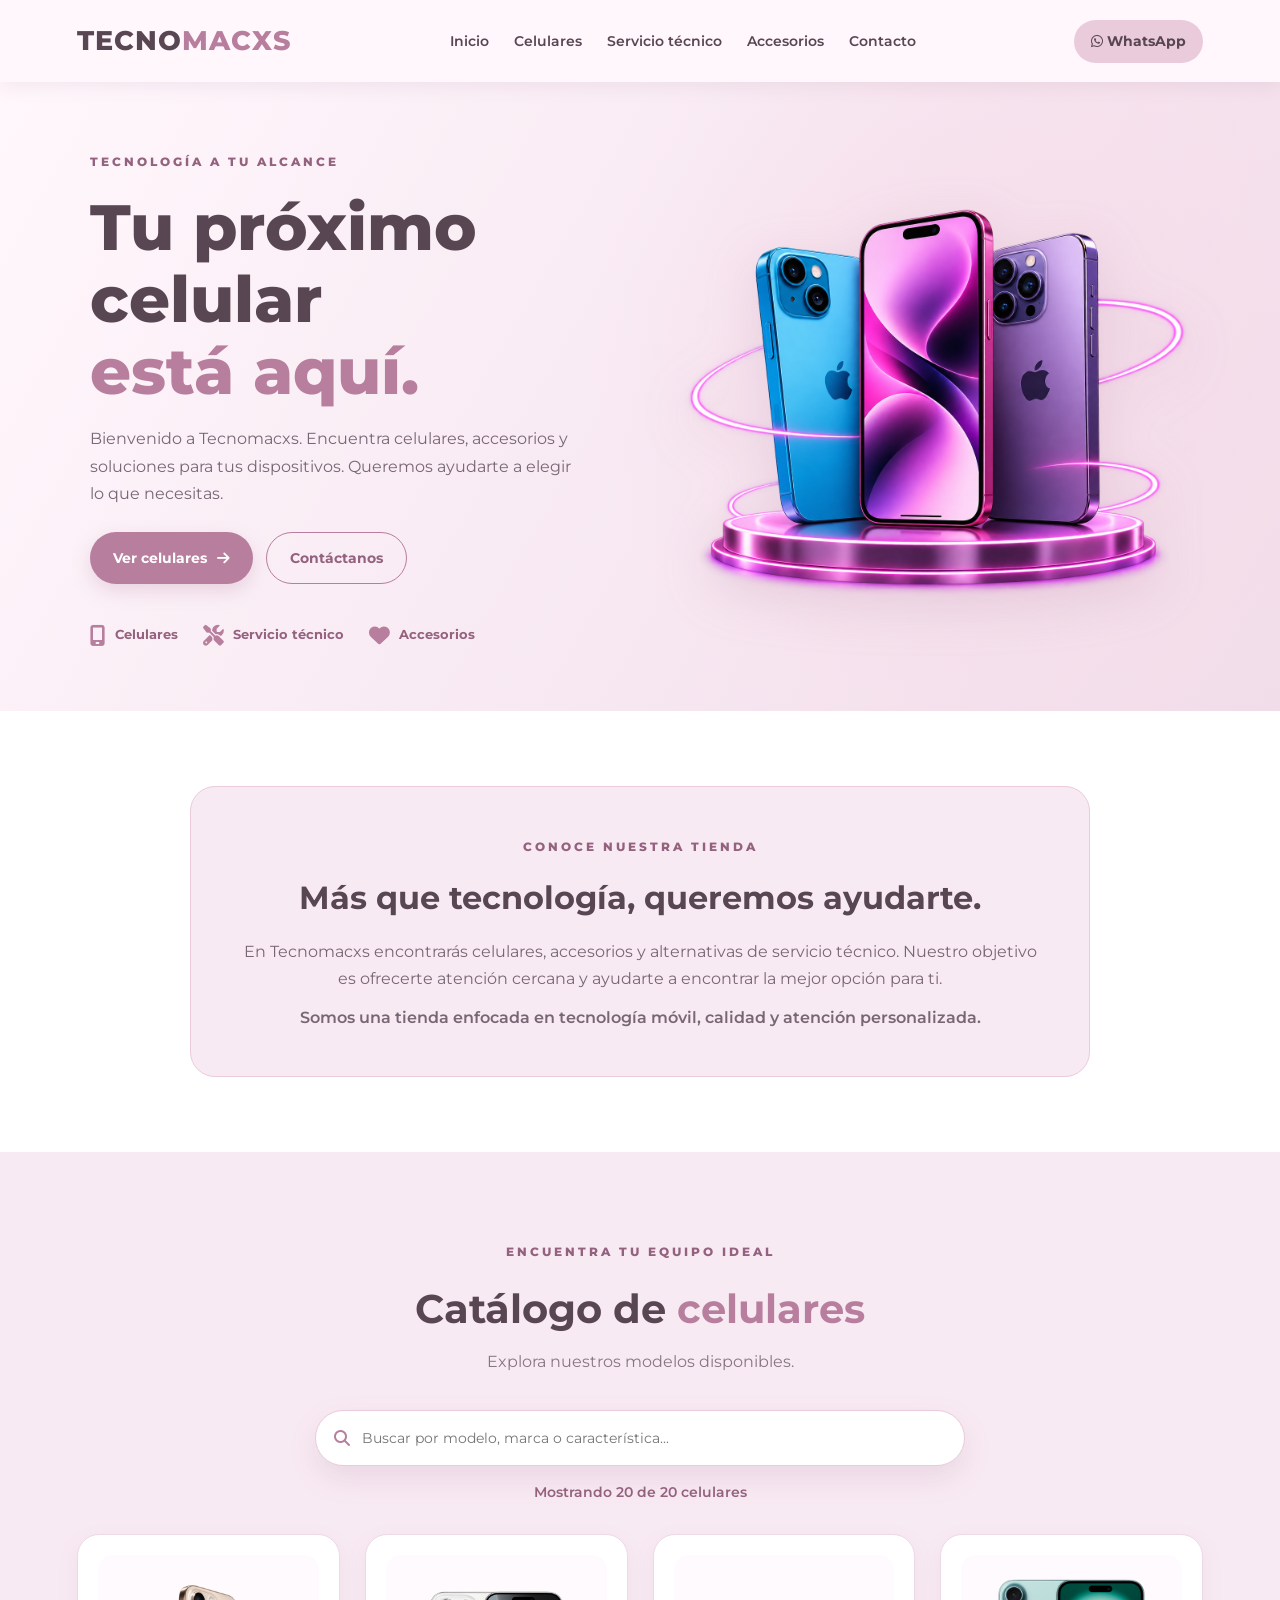
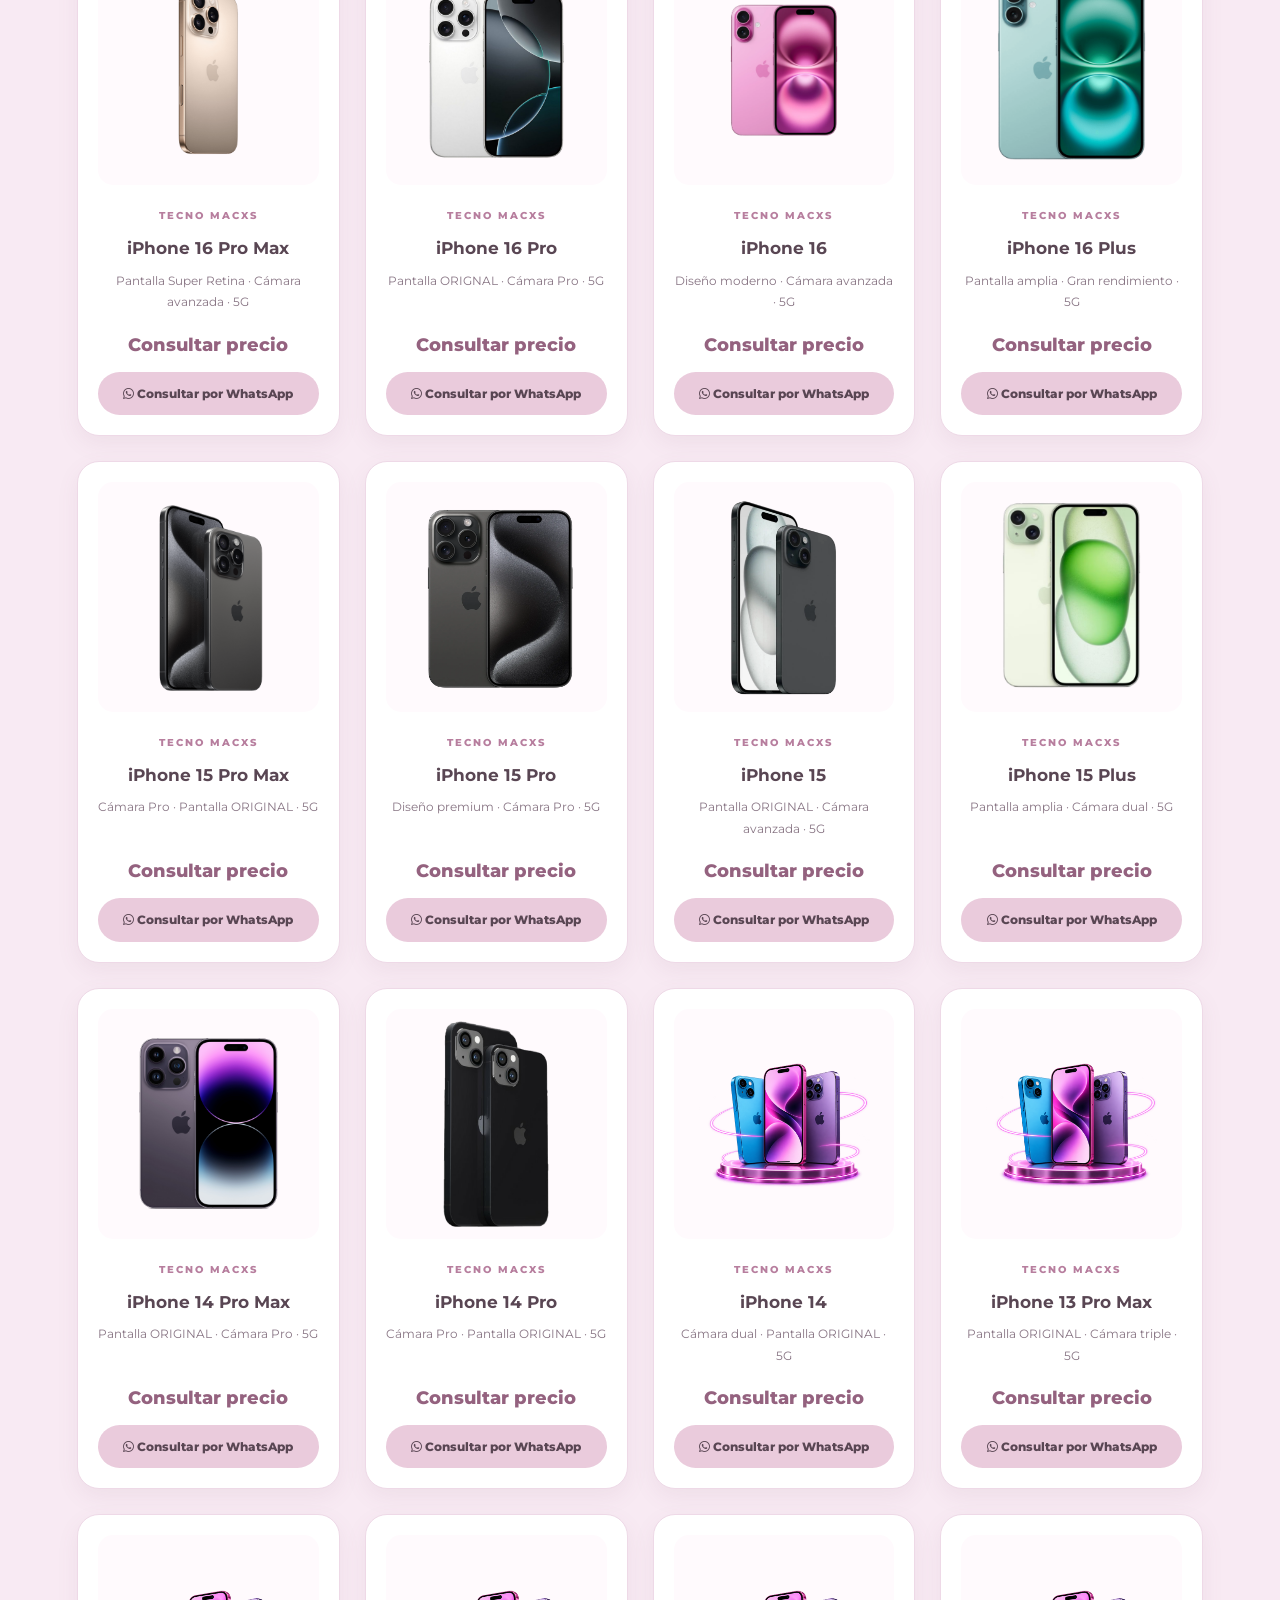
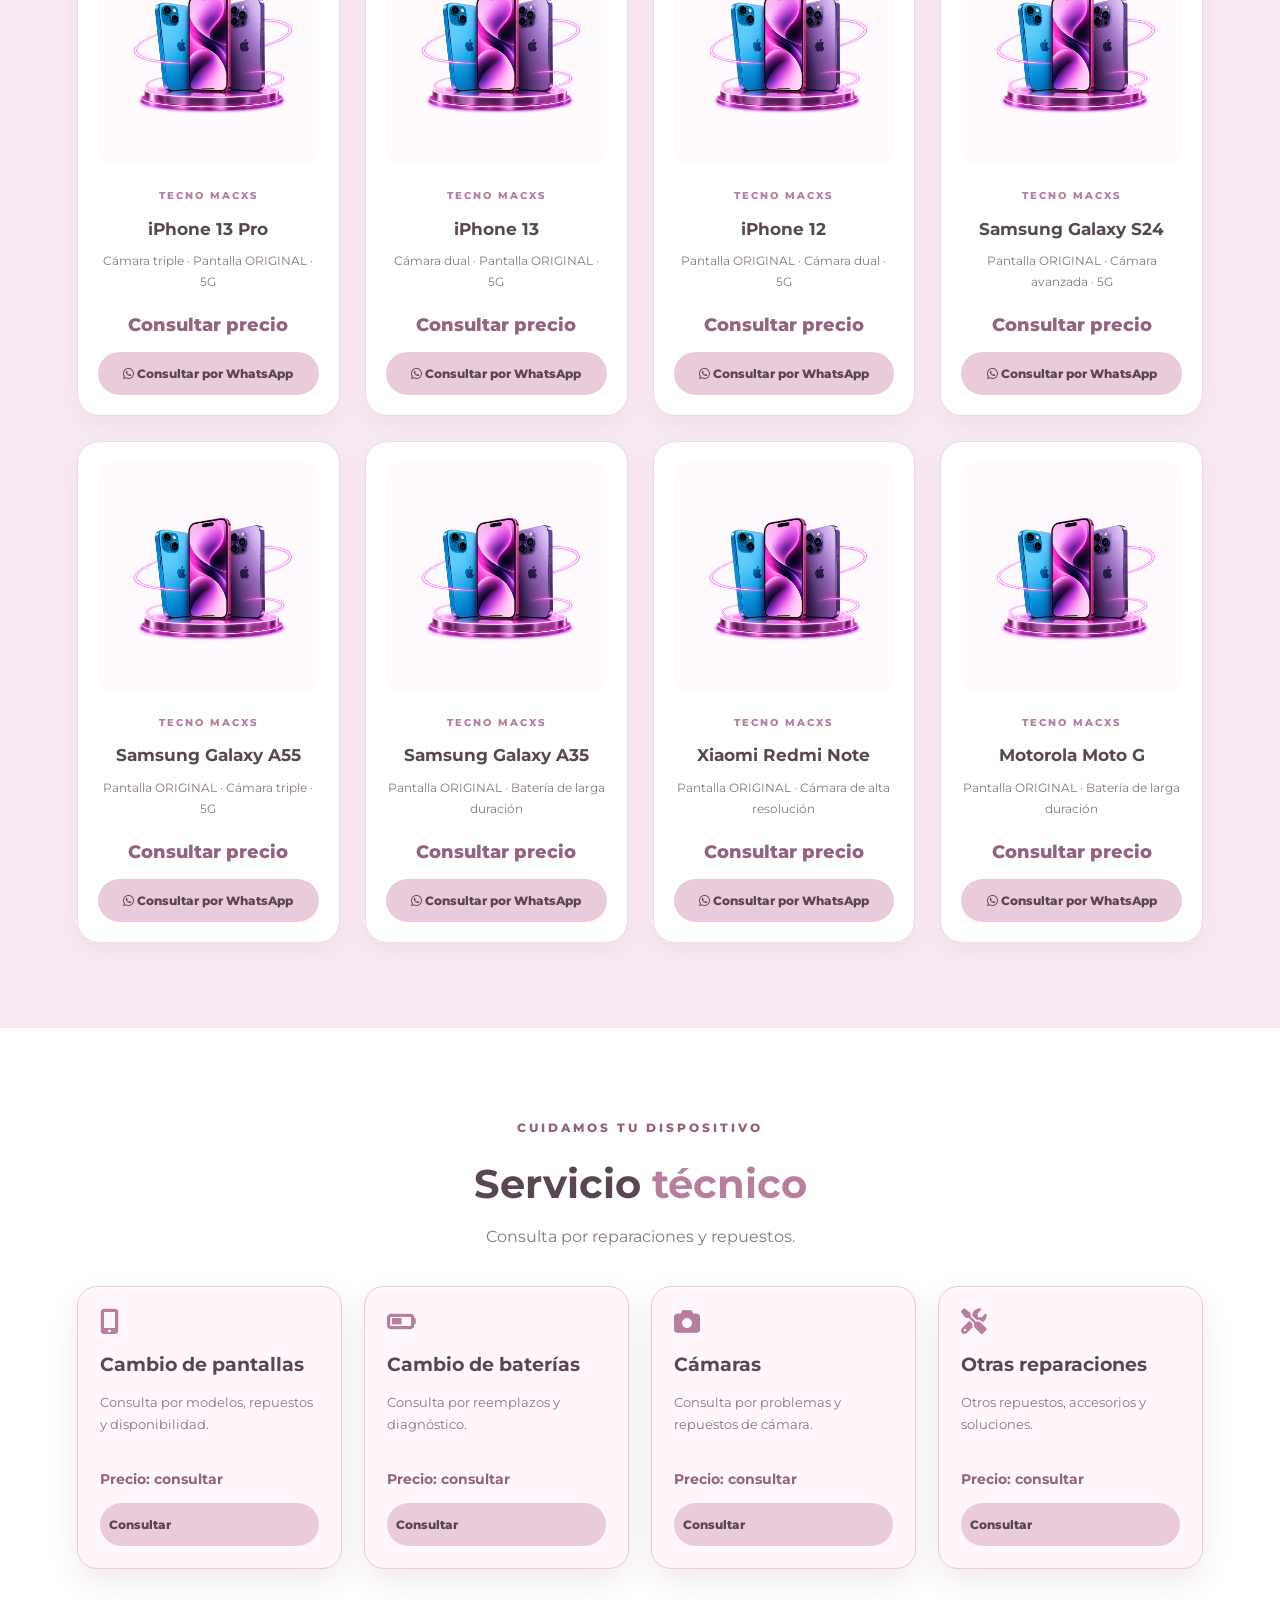
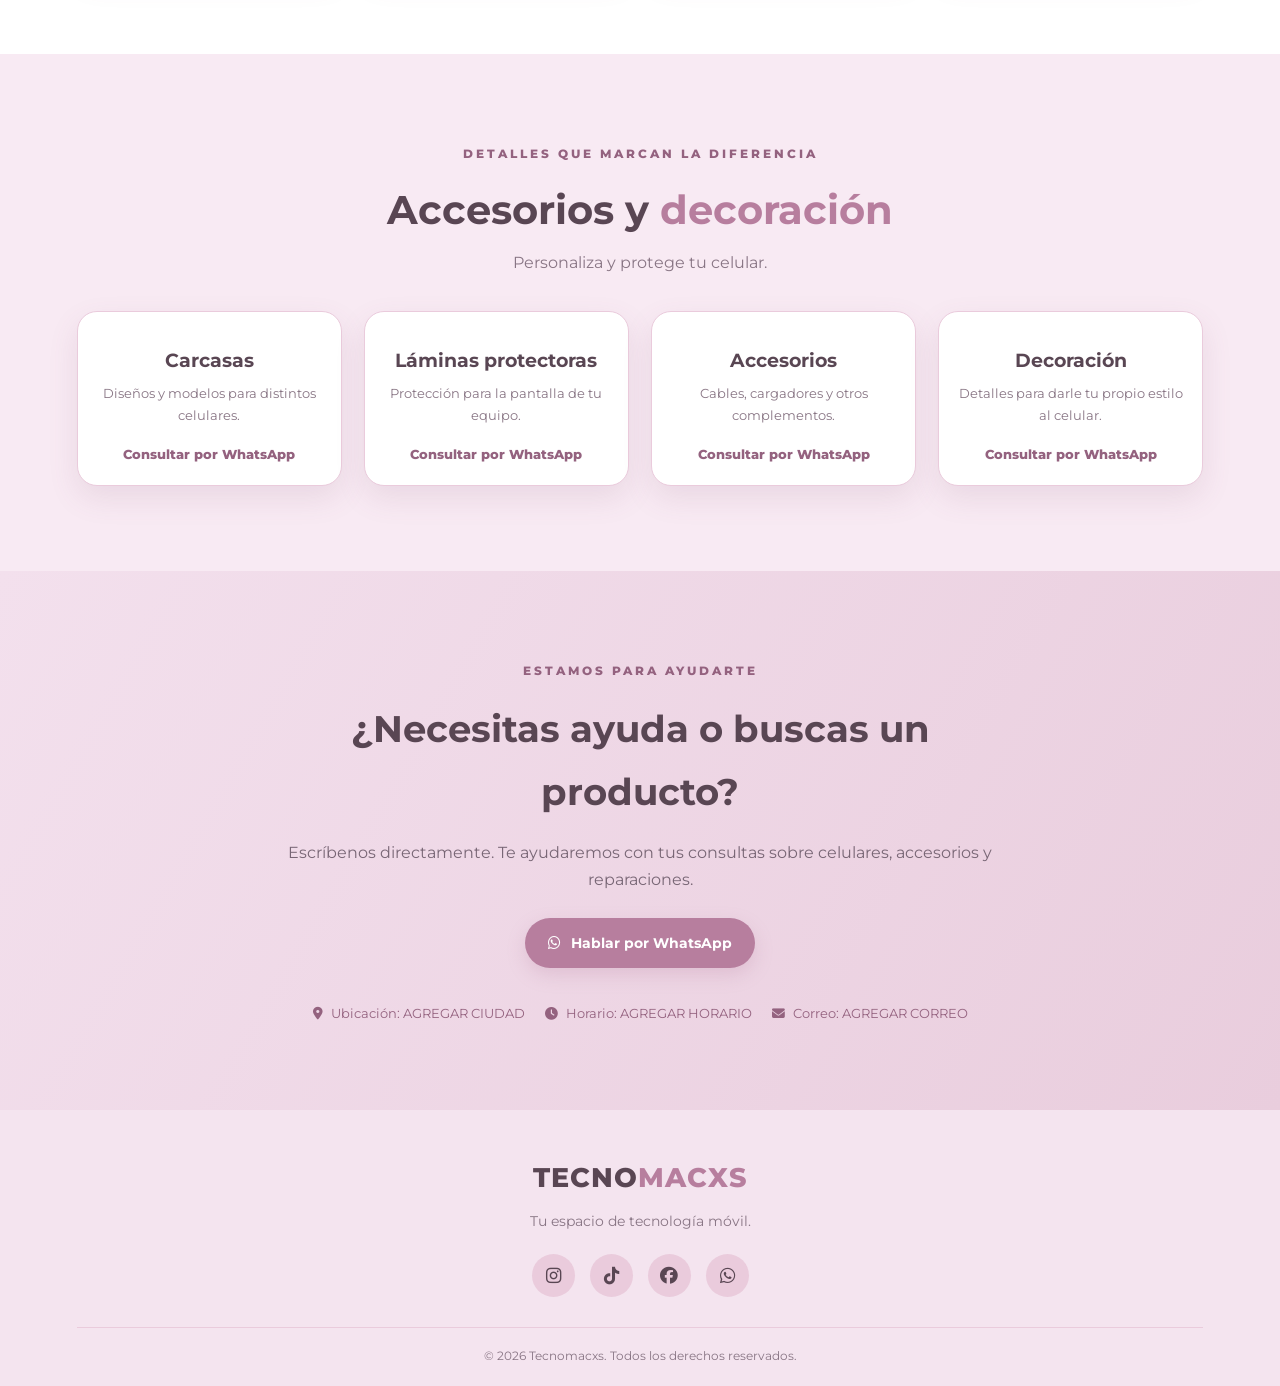
==== html/index.html @ bd80b010 "Corregir enlaces de WhatsApp de contacto Co-authored-by: Copilot <223556219+Copilot@users.noreply.gi" ====
<!DOCTYPE html>
<html lang="es">
<head>
    <meta charset="UTF-8">
    <meta name="viewport" content="width=device-width, initial-scale=1.0">

    <title>Tecnomacxs | Tienda de celulares y accesorios</title>
    <meta name="description" content="Celulares, accesorios y servicio técnico en Tecnomacxs.">

    <!-- CSS -->
    <link rel="stylesheet" href="../css/index.css">

    <!-- Fuentes e iconos -->
    <link rel="preconnect" href="https://fonts.googleapis.com">
    <link rel="preconnect" href="https://fonts.gstatic.com" crossorigin>
    <link href="https://fonts.googleapis.com/css2?family=Montserrat:wght@400;500;600;700;800&display=swap" rel="stylesheet">

    <link rel="stylesheet" href="https://cdnjs.cloudflare.com/ajax/libs/font-awesome/6.5.2/css/all.min.css">
</head>

<body>

<!-- ================= NAVBAR ================= -->

<header class="navbar">
    <a href="#inicio" class="logo">TECNO<span>MACXS</span></a>

    <nav class="nav-links">
        <a href="#inicio">Inicio</a>
        <a href="#celulares">Celulares</a>
        <a href="#servicio">Servicio técnico</a>
        <a href="#accesorios">Accesorios</a>
        <a href="#contacto">Contacto</a>
    </nav>

    <a class="nav-whatsapp"
       href="https://wa.me/56981235229"
       target="_blank">
        <i class="fa-brands fa-whatsapp"></i>
        WhatsApp
    </a>
</header>


<!-- ================= PORTADA ================= -->

<main>
<section class="hero" id="inicio">

    <div class="hero-content">
        <span class="hero-tag">TECNOLOGÍA A TU ALCANCE</span>

        <h1>
            Tu próximo celular
            <span>está aquí.</span>
        </h1>

        <p>
            Bienvenido a Tecnomacxs. Encuentra celulares,
            accesorios y soluciones para tus dispositivos.
            Queremos ayudarte a elegir lo que necesitas.
        </p>

        <div class="hero-buttons">
            <a href="#celulares" class="btn-primary">
                Ver celulares
                <i class="fa-solid fa-arrow-right"></i>
            </a>

            <a href="#contacto" class="btn-secondary">
                Contáctanos
            </a>
        </div>

        <div class="hero-benefits">
            <div>
                <i class="fa-solid fa-mobile-screen"></i>
                <span>Celulares</span>
            </div>

            <div>
                <i class="fa-solid fa-screwdriver-wrench"></i>
                <span>Servicio técnico</span>
            </div>

            <div>
                <i class="fa-solid fa-heart"></i>
                <span>Accesorios</span>
            </div>
        </div>
    </div>

    <div class="hero-image">
        <img
            src="../img/celulares.escenario.png"
            alt="Celulares de Tecnomacxs"
            class="hero-phones"
        >
    </div>

</section>


<!-- ================= PRESENTACIÓN ================= -->

<section class="about-section">
    <div class="about-card">
        <span class="section-tag">CONOCE NUESTRA TIENDA</span>

        <h2>Más que tecnología, queremos ayudarte.</h2>

        <p>
            En Tecnomacxs encontrarás celulares, accesorios
            y alternativas de servicio técnico. Nuestro objetivo
            es ofrecerte atención cercana y ayudarte a encontrar
            la mejor opción para ti.
        </p>

        <p class="about-extra">
            <!-- Puedes reemplazar este texto por tu propia historia -->
            Somos una tienda enfocada en tecnología móvil,
            calidad y atención personalizada.
        </p>
    </div>
</section>


<!-- ================= CATÁLOGO DE CELULARES ================= -->

<section class="catalog-section" id="celulares">

    <div class="section-heading">
        <span class="section-tag">ENCUENTRA TU EQUIPO IDEAL</span>
        <h2>Catálogo de <strong>celulares</strong></h2>
        <p>Explora nuestros modelos disponibles.</p>
    </div>

    <!-- BUSCADOR -->
    <div class="search-container">
        <i class="fa-solid fa-magnifying-glass"></i>

        <input
            type="search"
            id="searchInput"
            placeholder="Buscar por modelo, marca o característica..."
            aria-label="Buscar celulares"
        >
    </div>

    <p class="results-text" id="resultsText">
        Mostrando nuestros celulares
    </p>

    <!-- AQUÍ SE CARGAN LOS 20 CELULARES -->
    <div class="product-grid" id="productGrid"></div>

    <p class="empty-message" id="emptyMessage" hidden>
        No encontramos ese modelo. Prueba con otra búsqueda.
    </p>

</section>


<!-- ================= SERVICIO TÉCNICO ================= -->

<section class="service-section" id="servicio">

    <div class="section-heading">
        <span class="section-tag">CUIDAMOS TU DISPOSITIVO</span>
        <h2>Servicio <strong>técnico</strong></h2>
        <p>Consulta por reparaciones y repuestos.</p>
    </div>

    <div class="service-grid">

        <article class="service-card">
            <img src="../img/servicio-pantalla.jpg"
                 alt="Cambio de pantalla"
                 onerror="this.style.display='none'">

            <div class="service-info">
                <i class="fa-solid fa-mobile-screen-button"></i>
                <h3>Cambio de pantallas</h3>
                <p>Consulta por modelos, repuestos y disponibilidad.</p>
                <strong>Precio: consultar</strong>
                <a href="https://wa.me/56981235229?text=Hola,%20quiero%20consultar%20por%20cambio%20de%20pantalla"
                   target="_blank" class="btn-buy">Consultar</a>
            </div>
        </article>

        <article class="service-card">
            <img src="../img/servicio-bateria.jpg"
                 alt="Cambio de batería"
                 onerror="this.style.display='none'">

            <div class="service-info">
                <i class="fa-solid fa-battery-half"></i>
                <h3>Cambio de baterías</h3>
                <p>Consulta por reemplazos y diagnóstico.</p>
                <strong>Precio: consultar</strong>
                <a href="https://wa.me/56981235229?text=Hola,%20quiero%20consultar%20por%20una%20bateria"
                   target="_blank" class="btn-buy">Consultar</a>
            </div>
        </article>

        <article class="service-card">
            <img src="../img/servicio-camara.jpg"
                 alt="Reparación de cámara"
                 onerror="this.style.display='none'">

            <div class="service-info">
                <i class="fa-solid fa-camera"></i>
                <h3>Cámaras</h3>
                <p>Consulta por problemas y repuestos de cámara.</p>
                <strong>Precio: consultar</strong>
                <a href="https://wa.me/56981235229?text=Hola,%20quiero%20consultar%20por%20la%20camara"
                   target="_blank" class="btn-buy">Consultar</a>
            </div>
        </article>

        <article class="service-card">
            <img src="../img/servicio-reparacion.jpg"
                 alt="Otros servicios técnicos"
                 onerror="this.style.display='none'">

            <div class="service-info">
                <i class="fa-solid fa-screwdriver-wrench"></i>
                <h3>Otras reparaciones</h3>
                <p>Otros repuestos, accesorios y soluciones.</p>
                <strong>Precio: consultar</strong>
                <a href="https://wa.me/56981235229?text=Hola,%20quiero%20consultar%20por%20una%20reparacion"
                   target="_blank" class="btn-buy">Consultar</a>
            </div>
        </article>

    </div>
</section>


<!-- ================= ACCESORIOS ================= -->

<section class="accessory-section" id="accesorios">

    <div class="section-heading">
        <span class="section-tag">DETALLES QUE MARCAN LA DIFERENCIA</span>
        <h2>Accesorios y <strong>decoración</strong></h2>
        <p>Personaliza y protege tu celular.</p>
    </div>

    <div class="accessory-grid">

        <article class="accessory-card">
            <img src="../img/carcasas.jpg"
                 alt="Carcasas para celulares"
                 onerror="this.style.display='none'">
            <h3>Carcasas</h3>
            <p>Diseños y modelos para distintos celulares.</p>
            <a href="https://wa.me/56981235229?text=Hola,%20quiero%20ver%20carcasas"
               target="_blank">Consultar por WhatsApp</a>
        </article>

        <article class="accessory-card">
            <img src="../img/laminas.jpg"
                 alt="Láminas protectoras"
                 onerror="this.style.display='none'">
            <h3>Láminas protectoras</h3>
            <p>Protección para la pantalla de tu equipo.</p>
            <a href="https://wa.me/56981235229?text=Hola,%20quiero%20ver%20laminas"
               target="_blank">Consultar por WhatsApp</a>
        </article>

        <article class="accessory-card">
            <img src="../img/accesorios.jpg"
                 alt="Accesorios para celulares"
                 onerror="this.style.display='none'">
            <h3>Accesorios</h3>
            <p>Cables, cargadores y otros complementos.</p>
            <a href="https://wa.me/56981235229?text=Hola,%20quiero%20ver%20accesorios"
               target="_blank">Consultar por WhatsApp</a>
        </article>

        <article class="accessory-card">
            <img src="../img/decoracion.jpg"
                 alt="Decoración para celulares"
                 onerror="this.style.display='none'">
            <h3>Decoración</h3>
            <p>Detalles para darle tu propio estilo al celular.</p>
            <a href="https://wa.me/56981235229?text=Hola,%20quiero%20ver%20decoraciones"
               target="_blank">Consultar por WhatsApp</a>
        </article>

    </div>
</section>


<!-- ================= CONTACTO ================= -->

<section class="contact-section" id="contacto">

    <div class="contact-content">
        <span class="section-tag">ESTAMOS PARA AYUDARTE</span>

        <h2>¿Necesitas ayuda o buscas un producto?</h2>

        <p>
            Escríbenos directamente. Te ayudaremos con tus
            consultas sobre celulares, accesorios y reparaciones.
        </p>

        <a href="https://wa.me/56981235229"
           target="_blank" class="btn-primary">
            <i class="fa-brands fa-whatsapp"></i>
            Hablar por WhatsApp
        </a>

        <div class="business-data">
            <p><i class="fa-solid fa-location-dot"></i> Ubicación: AGREGAR CIUDAD</p>
            <p><i class="fa-solid fa-clock"></i> Horario: AGREGAR HORARIO</p>
            <p><i class="fa-solid fa-envelope"></i> Correo: AGREGAR CORREO</p>
        </div>
    </div>

</section>

</main>


<!-- ================= FOOTER ================= -->

<footer class="footer">

    <a href="#inicio" class="footer-logo">TECNO<span>MACXS</span></a>

    <p>Tu espacio de tecnología móvil.</p>

    <div class="social-links">

        <!-- Reemplaza los # con tus enlaces reales -->

        <a href="#" target="_blank" aria-label="Instagram">
            <i class="fa-brands fa-instagram"></i>
        </a>

        <a href="#" target="_blank" aria-label="TikTok">
            <i class="fa-brands fa-tiktok"></i>
        </a>

        <a href="#" target="_blank" aria-label="Facebook">
            <i class="fa-brands fa-facebook"></i>
        </a>

        <a href="https://wa.me/56981235229"
           target="_blank" aria-label="WhatsApp">
            <i class="fa-brands fa-whatsapp"></i>
        </a>

    </div>

    <div class="footer-bottom">
        © 2026 Tecnomacxs. Todos los derechos reservados.
    </div>

</footer>


<!-- ================= DATOS Y BUSCADOR ================= -->

<script>
    /*
      EDITA TUS PRODUCTOS AQUÍ.
      Para cada celular cambia modelo, precio, especificaciones
      e imagen. La imagen debe estar guardada dentro de img.
    */

    const whatsapp = "56981235229";

    const celulares = [
        { modelo: "iPhone 16 Pro Max", precio: "Consultar precio", specs: "Pantalla Super Retina · Cámara avanzada · 5G", imagen: "16promax.png" },
        { modelo: "iPhone 16 Pro", precio: "Consultar precio", specs: "Pantalla ORIGNAL · Cámara Pro · 5G", imagen: "iphone16pro.png" },
        { modelo: "iPhone 16", precio: "Consultar precio", specs: "Diseño moderno · Cámara avanzada · 5G", imagen: "ione16.png" },
        { modelo: "iPhone 16 Plus", precio: "Consultar precio", specs: "Pantalla amplia · Gran rendimiento · 5G", imagen: "iphone167pluss.png" },
        { modelo: "iPhone 15 Pro Max", precio: "Consultar precio", specs: "Cámara Pro · Pantalla ORIGINAL · 5G", imagen: "ion15promax.png" },
        { modelo: "iPhone 15 Pro", precio: "Consultar precio", specs: "Diseño premium · Cámara Pro · 5G", imagen: "iiio15pro.png" },
        { modelo: "iPhone 15", precio: "Consultar precio", specs: "Pantalla ORIGINAL · Cámara avanzada · 5G", imagen: "ion15.png" },
        { modelo: "iPhone 15 Plus", precio: "Consultar precio", specs: "Pantalla amplia · Cámara dual · 5G", imagen: "ion15plus.png" },
        { modelo: "iPhone 14 Pro Max", precio: "Consultar precio", specs: "Pantalla ORIGINAL · Cámara Pro · 5G", imagen: "ion14promax.png" },
        { modelo: "iPhone 14 Pro", precio: "Consultar precio", specs: "Cámara Pro · Pantalla ORIGINAL · 5G", imagen: "ionn14pro.png" },
        { modelo: "iPhone 14", precio: "Consultar precio", specs: "Cámara dual · Pantalla ORIGINAL · 5G", imagen: "iphone14.png" },
        { modelo: "iPhone 13 Pro Max", precio: "Consultar precio", specs: "Pantalla ORIGINAL · Cámara triple · 5G", imagen: "iphone-rosa.png" },
        { modelo: "iPhone 13 Pro", precio: "Consultar precio", specs: "Cámara triple · Pantalla ORIGINAL · 5G", imagen: "iphone-azul.png" },
        { modelo: "iPhone 13", precio: "Consultar precio", specs: "Cámara dual · Pantalla ORIGINAL · 5G", imagen: "iphone-morado.png" },
        { modelo: "iPhone 12", precio: "Consultar precio", specs: "Pantalla ORIGINAL · Cámara dual · 5G", imagen: "iphone-rosa.png" },
        { modelo: "Samsung Galaxy S24", precio: "Consultar precio", specs: "Pantalla ORIGINAL · Cámara avanzada · 5G", imagen: "iphone-azul.png" },
        { modelo: "Samsung Galaxy A55", precio: "Consultar precio", specs: "Pantalla ORIGINAL · Cámara triple · 5G", imagen: "iphone-morado.png" },
        { modelo: "Samsung Galaxy A35", precio: "Consultar precio", specs: "Pantalla ORIGINAL · Batería de larga duración", imagen: "iphone-rosa.png" },
        { modelo: "Xiaomi Redmi Note", precio: "Consultar precio", specs: "Pantalla ORIGINAL · Cámara de alta resolución", imagen: "iphone-azul.png" },
        { modelo: "Motorola Moto G", precio: "Consultar precio", specs: "Pantalla ORIGINAL · Batería de larga duración", imagen: "iphone-morado.png" }
    ];

    const productGrid = document.getElementById("productGrid");
    const searchInput = document.getElementById("searchInput");
    const resultsText = document.getElementById("resultsText");
    const emptyMessage = document.getElementById("emptyMessage");

    function mostrarCelulares(lista) {
        productGrid.innerHTML = "";

        lista.forEach(celular => {
            const mensaje = encodeURIComponent(
                "Hola, quiero consultar por el " + celular.modelo
            );

            const tarjeta = document.createElement("article");
            tarjeta.className = "product-card";

            tarjeta.innerHTML = `
                <div class="product-image">
                    <img src="../img/${celular.imagen}"
                         alt="${celular.modelo}"
                        loading="lazy"
                        onerror="this.onerror=null; this.src='../img/celulares.escenario.png'">
                </div>

                <div class="product-info">
                    <span class="product-label">TECNO MACXS</span>
                    <h3>${celular.modelo}</h3>
                    <p class="specs">${celular.specs}</p>
                    <p class="price">${celular.precio}</p>

                    <a class="btn-buy"
                       href="https://wa.me/${whatsapp}?text=${mensaje}"
                       target="_blank">
                       <i class="fa-brands fa-whatsapp"></i>
                       Consultar por WhatsApp
                    </a>
                </div>
            `;

            productGrid.appendChild(tarjeta);
        });

        resultsText.textContent =
            "Mostrando " + lista.length + " de " + celulares.length + " celulares";

        emptyMessage.hidden = lista.length !== 0;
    }

    searchInput.addEventListener("input", function () {
        const busqueda = this.value
            .toLowerCase()
            .normalize("NFD")
            .replace(/[\u0300-\u036f]/g, "");

        const filtrados = celulares.filter(celular => {
            const texto = (
                celular.modelo + " " +
                celular.specs
            ).toLowerCase().normalize("NFD")
             .replace(/[\u0300-\u036f]/g, "");

            return texto.includes(busqueda);
        });

        mostrarCelulares(filtrados);
    });

    mostrarCelulares(celulares);
</script>

</body>
</html>
---- css/index.css ----
/* ==========================================
   TECNOMACXS - DISEÑO GENERAL
========================================== */

:root {
    --rosa-claro: #fff7fc;
    --rosa-fondo: #f8eaf3;
    --rosa-medio: #eacbdc;
    --rosa-mauve: #d9b2cb;
    --rosa-oscuro: #b77e9e;
    --malva: #94627f;
    --texto: #594653;
    --blanco: #ffffff;
    --sombra: 0 12px 30px rgba(130, 83, 112, 0.12);
}

* {
    margin: 0;
    padding: 0;
    box-sizing: border-box;
}

html {
    scroll-behavior: smooth;
}

body {
    font-family: 'Montserrat', sans-serif;
    background: var(--rosa-claro);
    color: var(--texto);
    line-height: 1.7;
    overflow-x: hidden;
}

a {
    text-decoration: none;
}

img {
    max-width: 100%;
}


/* ==========================================
   BARRA DE NAVEGACIÓN
========================================== */

.navbar {
    width: 100%;
    padding: 18px 6%;
    display: flex;
    justify-content: space-between;
    align-items: center;
    gap: 25px;

    background: rgba(255, 247, 252, 0.96);
    position: sticky;
    top: 0;
    z-index: 1000;

    box-shadow: 0 3px 18px rgba(130, 83, 112, 0.10);
}

.logo,
.footer-logo {
    color: var(--texto);
    font-size: 1.7rem;
    font-weight: 800;
    letter-spacing: 1px;
}

.logo span,
.footer-logo span {
    color: var(--rosa-oscuro);
}

.nav-links {
    display: flex;
    align-items: center;
    gap: 25px;
}

.nav-links a {
    color: var(--texto);
    font-size: 0.85rem;
    font-weight: 600;
    transition: 0.3s;
}

.nav-links a:hover {
    color: var(--rosa-oscuro);
}

.nav-whatsapp {
    background: var(--rosa-medio);
    color: var(--texto);
    padding: 10px 17px;
    border-radius: 30px;
    font-weight: 700;
    font-size: 0.85rem;
    transition: 0.3s;
}

.nav-whatsapp:hover {
    background: var(--rosa-oscuro);
    color: white;
    transform: translateY(-3px);
}


/* ==========================================
   PORTADA
========================================== */

.hero {
    min-height: 620px;
    padding: 65px 7%;

    display: flex;
    justify-content: space-between;
    align-items: center;
    gap: 30px;

    background:
        radial-gradient(circle at 80% 45%, #f5dce9, transparent 40%),
        linear-gradient(120deg, #fff7fc, #f1dce9);

    overflow: hidden;
}

.hero-content {
    max-width: 540px;
    flex: 1;
    position: relative;
    z-index: 2;
}

.hero-tag,
.section-tag {
    color: var(--malva);
    font-size: 0.75rem;
    font-weight: 800;
    letter-spacing: 3px;
}

.hero-content h1 {
    margin: 18px 0;
    color: var(--texto);
    font-size: clamp(2.7rem, 5vw, 4.5rem);
    line-height: 1.12;
    font-weight: 800;
}

.hero-content h1 span {
    display: block;
    color: var(--rosa-oscuro);
}

.hero-content > p {
    max-width: 490px;
    color: #786675;
    font-size: 1rem;
    margin-bottom: 25px;
}

.hero-buttons {
    display: flex;
    flex-wrap: wrap;
    gap: 13px;
}

.btn-primary,
.btn-secondary {
    display: inline-flex;
    justify-content: center;
    align-items: center;
    gap: 10px;

    padding: 13px 23px;
    border-radius: 30px;

    font-size: 0.9rem;
    font-weight: 700;
    transition: 0.3s;
}

.btn-primary {
    color: white;
    background: var(--rosa-oscuro);
    box-shadow: 0 7px 18px rgba(183, 126, 158, 0.25);
}

.btn-primary:hover {
    background: var(--malva);
    transform: translateY(-4px);
}

.btn-secondary {
    color: var(--malva);
    border: 1px solid var(--rosa-oscuro);
    background: transparent;
}

.btn-secondary:hover {
    background: var(--rosa-medio);
    transform: translateY(-4px);
}

.hero-benefits {
    display: flex;
    flex-wrap: wrap;
    gap: 25px;
    margin-top: 40px;
}

.hero-benefits div {
    display: flex;
    align-items: center;
    gap: 9px;
    color: var(--malva);
    font-size: 0.8rem;
    font-weight: 700;
}

.hero-benefits i {
    font-size: 1.3rem;
    color: var(--rosa-oscuro);
}

.hero-image {
    width: 50%;
    max-width: 650px;
    flex: 1;

    display: flex;
    justify-content: center;
    align-items: center;
}

.hero-phones {
    width: 115%;
    max-width: 680px;
    height: auto;
    object-fit: contain;

    filter: drop-shadow(0 15px 25px rgba(183, 126, 158, 0.22));

    animation: aparecer 2s ease, flotar 5s ease-in-out infinite;
    transition: transform 1s ease;
}

.hero-phones:hover {
    transform: scale(1.04) rotate(-1deg);
}

@keyframes aparecer {
    from {
        opacity: 0;
        transform: translateY(25px);
    }
    to {
        opacity: 1;
        transform: translateY(0);
    }
}

@keyframes flotar {
    0%, 100% {
        translate: 0 0;
    }
    50% {
        translate: 0 -1px;
    }
}


/* ==========================================
   PRESENTACIÓN
========================================== */

.about-section {
    padding: 75px 8%;
    background: white;
}

.about-card {
    max-width: 900px;
    margin: auto;
    padding: 45px;
    text-align: center;

    background: var(--rosa-fondo);
    border-radius: 25px;
    border: 1px solid var(--rosa-medio);
}

.about-card h2 {
    margin: 12px 0;
    font-size: 2rem;
    color: var(--texto);
}

.about-card p {
    color: #786675;
    margin-top: 12px;
}

.about-extra {
    font-weight: 600;
}


/* ==========================================
   ENCABEZADOS DE SECCIÓN
========================================== */

.section-heading {
    text-align: center;
    margin-bottom: 35px;
}

.section-heading h2 {
    margin-top: 10px;
    font-size: 2.5rem;
    color: var(--texto);
}

.section-heading h2 strong {
    color: var(--rosa-oscuro);
}

.section-heading p {
    color: #887584;
    margin-top: 5px;
}


/* ==========================================
   CATÁLOGO Y BUSCADOR
========================================== */

.catalog-section {
    padding: 85px 6%;
    background: var(--rosa-fondo);
}

.search-container {
    max-width: 650px;
    margin: 0 auto 15px;
    padding: 5px 18px;

    display: flex;
    align-items: center;
    gap: 12px;

    background: white;
    border: 1px solid var(--rosa-medio);
    border-radius: 35px;
    box-shadow: var(--sombra);
}

.search-container i {
    color: var(--rosa-oscuro);
}

.search-container input {
    width: 100%;
    padding: 13px 0;
    border: none;
    outline: none;
    background: transparent;

    color: var(--texto);
    font-family: inherit;
    font-size: 0.9rem;
}

.results-text {
    text-align: center;
    margin: 15px 0 30px;
    color: var(--malva);
    font-size: 0.85rem;
    font-weight: 600;
}

.product-grid {
    display: grid;
    grid-template-columns: repeat(4, minmax(0, 1fr));
    gap: 25px;
}

.product-card {
    position: relative;
    padding: 20px;

    background: white;
    border: 1px solid #eed9e7;
    border-radius: 22px;

    text-align: center;
    overflow: hidden;

    box-shadow: 0 8px 22px rgba(130, 83, 112, 0.08);
    transition: transform 0.35s, box-shadow 0.35s;
}

.product-card:hover {
    transform: translateY(-9px);
    box-shadow: 0 17px 32px rgba(130, 83, 112, 0.17);
}

.product-image {
    height: 230px;
    display: flex;
    justify-content: center;
    align-items: center;
    margin-bottom: 15px;
    overflow: hidden;
    border-radius: 15px;
    background: #fffafd;
}

.product-image img {
    width: 100%;
    height: 100%;
    object-fit: contain;
    padding: 12px;
    transition: transform 0.5s ease;
}

.product-card:hover .product-image img {
    transform: scale(1.12) rotate(2deg);
}

.product-label {
    display: inline-block;
    color: var(--rosa-oscuro);
    font-size: 0.65rem;
    font-weight: 800;
    letter-spacing: 2px;
}

.product-info h3 {
    color: var(--texto);
    font-size: 1.05rem;
    margin: 7px 0;
}

.specs {
    min-height: 48px;
    color: #887584;
    font-size: 0.78rem;
}

.price {
    margin: 12px 0;
    color: var(--malva);
    font-size: 1.1rem;
    font-weight: 800;
}

.btn-buy {
    display: block;
    width: 100%;
    padding: 11px 9px;

    background: var(--rosa-medio);
    color: var(--texto);

    border-radius: 25px;
    font-size: 0.78rem;
    font-weight: 800;

    transition: 0.3s;
}

.btn-buy:hover {
    background: var(--rosa-oscuro);
    color: white;
}

.empty-message {
    text-align: center;
    padding: 30px;
    color: var(--malva);
    font-weight: 600;
}


/* ==========================================
   SERVICIO TÉCNICO
========================================== */

.service-section {
    padding: 85px 6%;
    background: white;
}

.service-grid {
    display: grid;
    grid-template-columns: repeat(4, minmax(0, 1fr));
    gap: 22px;
}

.service-card {
    background: var(--rosa-claro);
    border: 1px solid var(--rosa-medio);
    border-radius: 20px;
    overflow: hidden;
    box-shadow: var(--sombra);
    transition: 0.3s;
}

.service-card:hover {
    transform: translateY(-7px);
}

.service-card > img {
    width: 100%;
    height: 175px;
    object-fit: cover;
    background: var(--rosa-fondo);
}

.service-info {
    padding: 22px;
}

.service-info > i {
    color: var(--rosa-oscuro);
    font-size: 1.6rem;
}

.service-info h3 {
    color: var(--texto);
    margin: 10px 0;
}

.service-info p {
    color: #887584;
    font-size: 0.82rem;
    min-height: 65px;
}

.service-info strong {
    display: block;
    color: var(--malva);
    margin: 12px 0;
    font-size: 0.85rem;
}


/* ==========================================
   ACCESORIOS
========================================== */

.accessory-section {
    padding: 85px 6%;
    background: var(--rosa-fondo);
}

.accessory-grid {
    display: grid;
    grid-template-columns: repeat(4, minmax(0, 1fr));
    gap: 22px;
}

.accessory-card {
    padding: 18px;
    text-align: center;
    background: white;
    border: 1px solid var(--rosa-medio);
    border-radius: 20px;
    box-shadow: var(--sombra);
    transition: 0.3s;
}

.accessory-card:hover {
    transform: translateY(-7px);
}

.accessory-card img {
    width: 100%;
    height: 190px;
    object-fit: contain;
    border-radius: 14px;
    background: #fffafd;
}

.accessory-card h3 {
    margin: 15px 0 5px;
    color: var(--texto);
}

.accessory-card p {
    min-height: 50px;
    color: #887584;
    font-size: 0.82rem;
}

.accessory-card a {
    display: inline-block;
    margin-top: 12px;
    color: var(--malva);
    font-size: 0.8rem;
    font-weight: 800;
}

.accessory-card a:hover {
    color: var(--rosa-oscuro);
}


/* ==========================================
   CONTACTO
========================================== */

.contact-section {
    padding: 85px 7%;
    text-align: center;
    background: linear-gradient(120deg, #f3e0ed, #e9cddd);
}

.contact-content {
    max-width: 750px;
    margin: auto;
}

.contact-content h2 {
    margin: 15px 0;
    color: var(--texto);
    font-size: 2.3rem;
}

.contact-content > p {
    color: #786675;
    margin-bottom: 25px;
}

.business-data {
    margin-top: 35px;
    display: flex;
    justify-content: center;
    flex-wrap: wrap;
    gap: 20px;
}

.business-data p {
    font-size: 0.8rem;
    color: var(--malva);
}

.business-data i {
    margin-right: 5px;
}


/* ==========================================
   PIE DE PÁGINA
========================================== */

.footer {
    padding: 45px 6% 20px;
    text-align: center;
    background: #f4e4ef;
}

.footer > p {
    margin: 8px 0 20px;
    color: #887584;
    font-size: 0.9rem;
}

.social-links {
    display: flex;
    justify-content: center;
    gap: 15px;
}

.social-links a {
    width: 43px;
    height: 43px;
    display: flex;
    justify-content: center;
    align-items: center;

    border-radius: 50%;
    background: var(--rosa-medio);
    color: var(--texto);
    font-size: 1.1rem;
    transition: 0.3s;
}

.social-links a:hover {
    background: var(--rosa-oscuro);
    color: white;
    transform: translateY(-5px);
}

.footer-bottom {
    margin-top: 30px;
    padding-top: 18px;
    border-top: 1px solid var(--rosa-medio);
    color: #887584;
    font-size: 0.75rem;
}


/* ==========================================
   TABLETS
========================================== */

@media (max-width: 1050px) {
    .navbar {
        flex-wrap: wrap;
    }

    .nav-links {
        gap: 14px;
    }

    .product-grid,
    .service-grid,
    .accessory-grid {
        grid-template-columns: repeat(2, minmax(0, 1fr));
    }

    .hero {
        padding: 55px 5%;
    }

    .hero-content h1 {
        font-size: 3rem;
    }
}


/* ==========================================
   CELULARES
========================================== */

@media (max-width: 650px) {
    .navbar {
        flex-direction: column;
        padding: 17px 4%;
        gap: 13px;
    }

    .nav-links {
        justify-content: center;
        flex-wrap: wrap;
        gap: 12px;
    }

    .nav-links a {
        font-size: 0.72rem;
    }

    .nav-whatsapp {
        font-size: 0.78rem;
    }

    .hero {
        flex-direction: column;
        text-align: center;
        padding: 50px 6% 30px;
    }

    .hero-content {
        width: 100%;
    }

    .hero-content h1 {
        font-size: 2.7rem;
    }

    .hero-buttons,
    .hero-benefits {
        justify-content: center;
    }

    .hero-benefits {
        gap: 15px;
    }

    .hero-benefits div {
        font-size: 0.7rem;
    }

    .hero-image {
        width: 100%;
    }

    .hero-phones {
        width: 115%;
        max-width: 480px;
    }

    .about-section,
    .catalog-section,
    .service-section,
    .accessory-section,
    .contact-section {
        padding: 55px 5%;
    }

    .about-card {
        padding: 28px 18px;
    }

    .about-card h2 {
        font-size: 1.6rem;
    }

    .section-heading h2 {
        font-size: 2rem;
    }

    .product-grid,
    .service-grid,
    .accessory-grid {
        grid-template-columns: 1fr;
        gap: 20px;
    }

    .product-card,
    .service-card,
    .accessory-card {
        max-width: 420px;
        width: 100%;
        margin: auto;
    }

    .product-image {
        height: 250px;
    }

    .contact-content h2 {
        font-size: 1.8rem;
    }

    .business-data {
        flex-direction: column;
        gap: 10px;
    }
}


/* ==========================================
   ACCESIBILIDAD: MENOS MOVIMIENTO
========================================== */

@media (prefers-reduced-motion: reduce) {
    *,
    *::before,
    *::after {
        animation-duration: 0.01ms !important;
        transition-duration: 0.01ms !important;
        scroll-behavior: auto !important;
    }
}
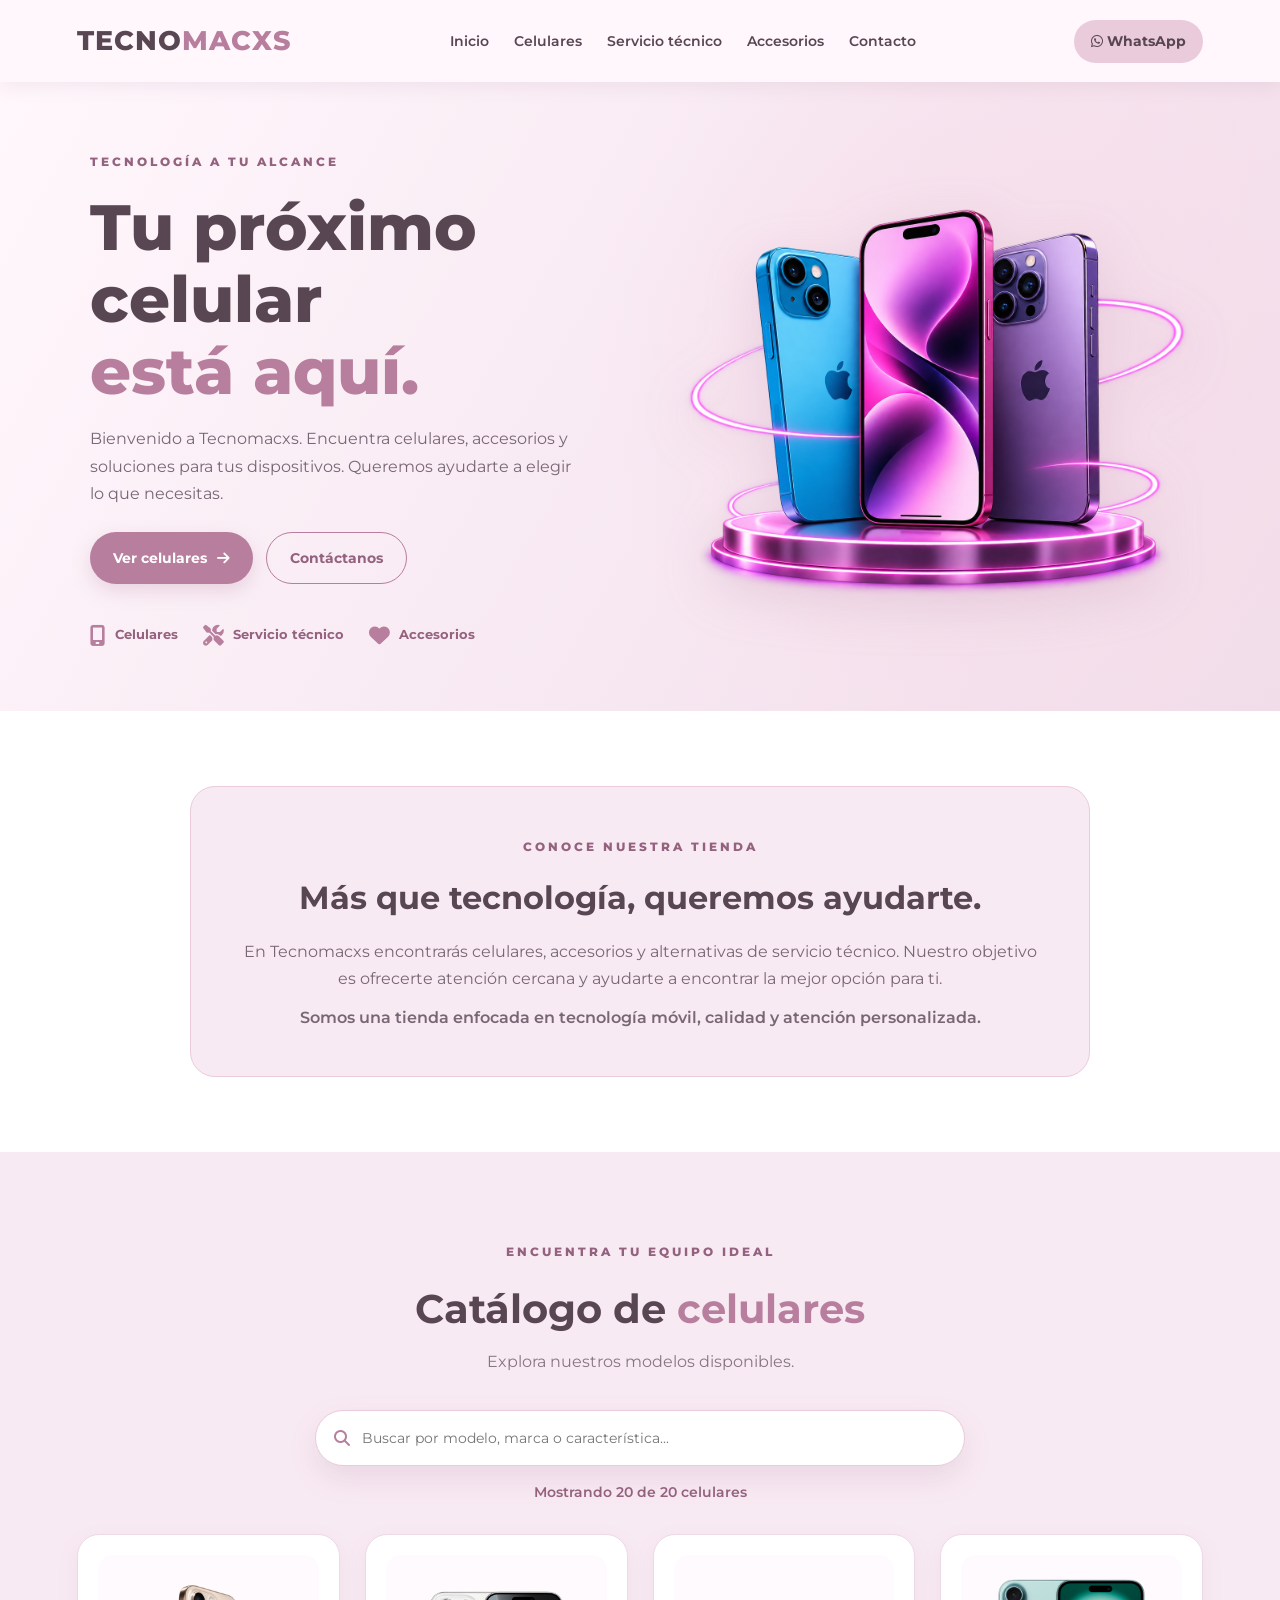
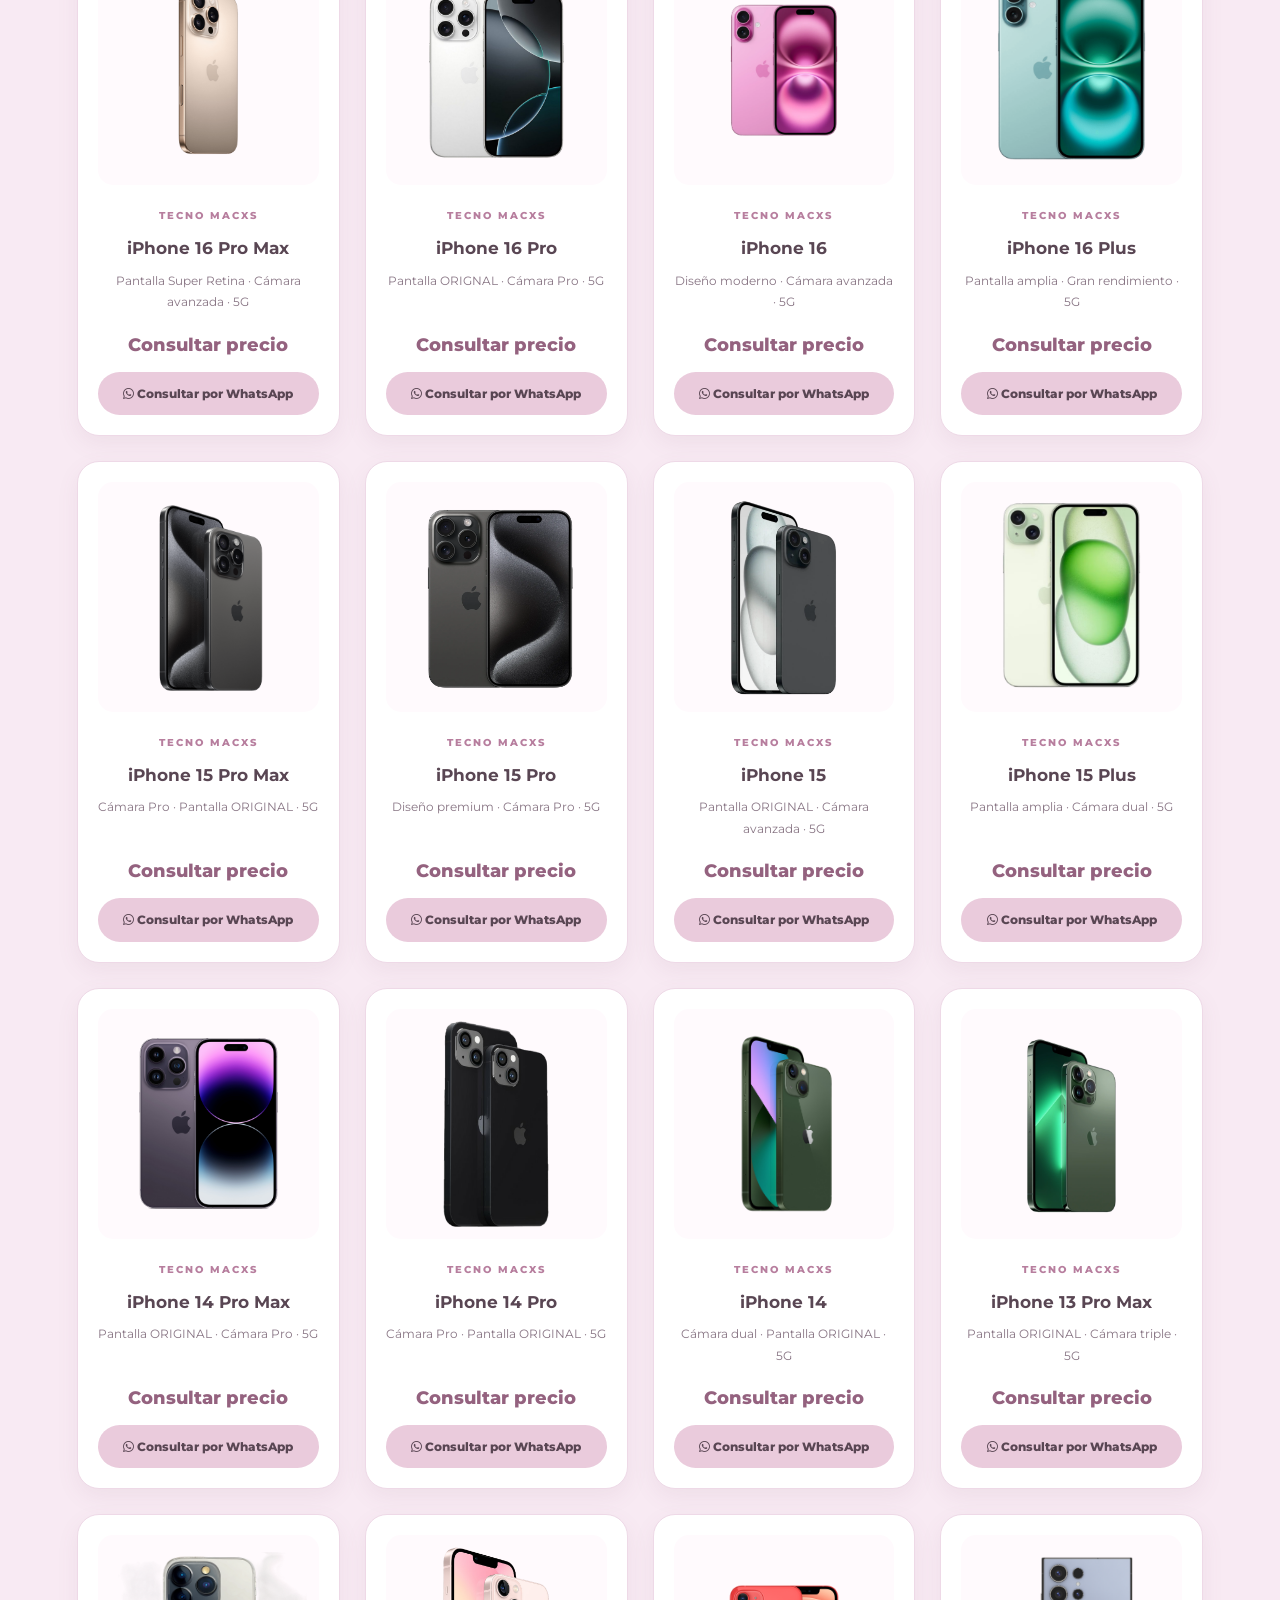
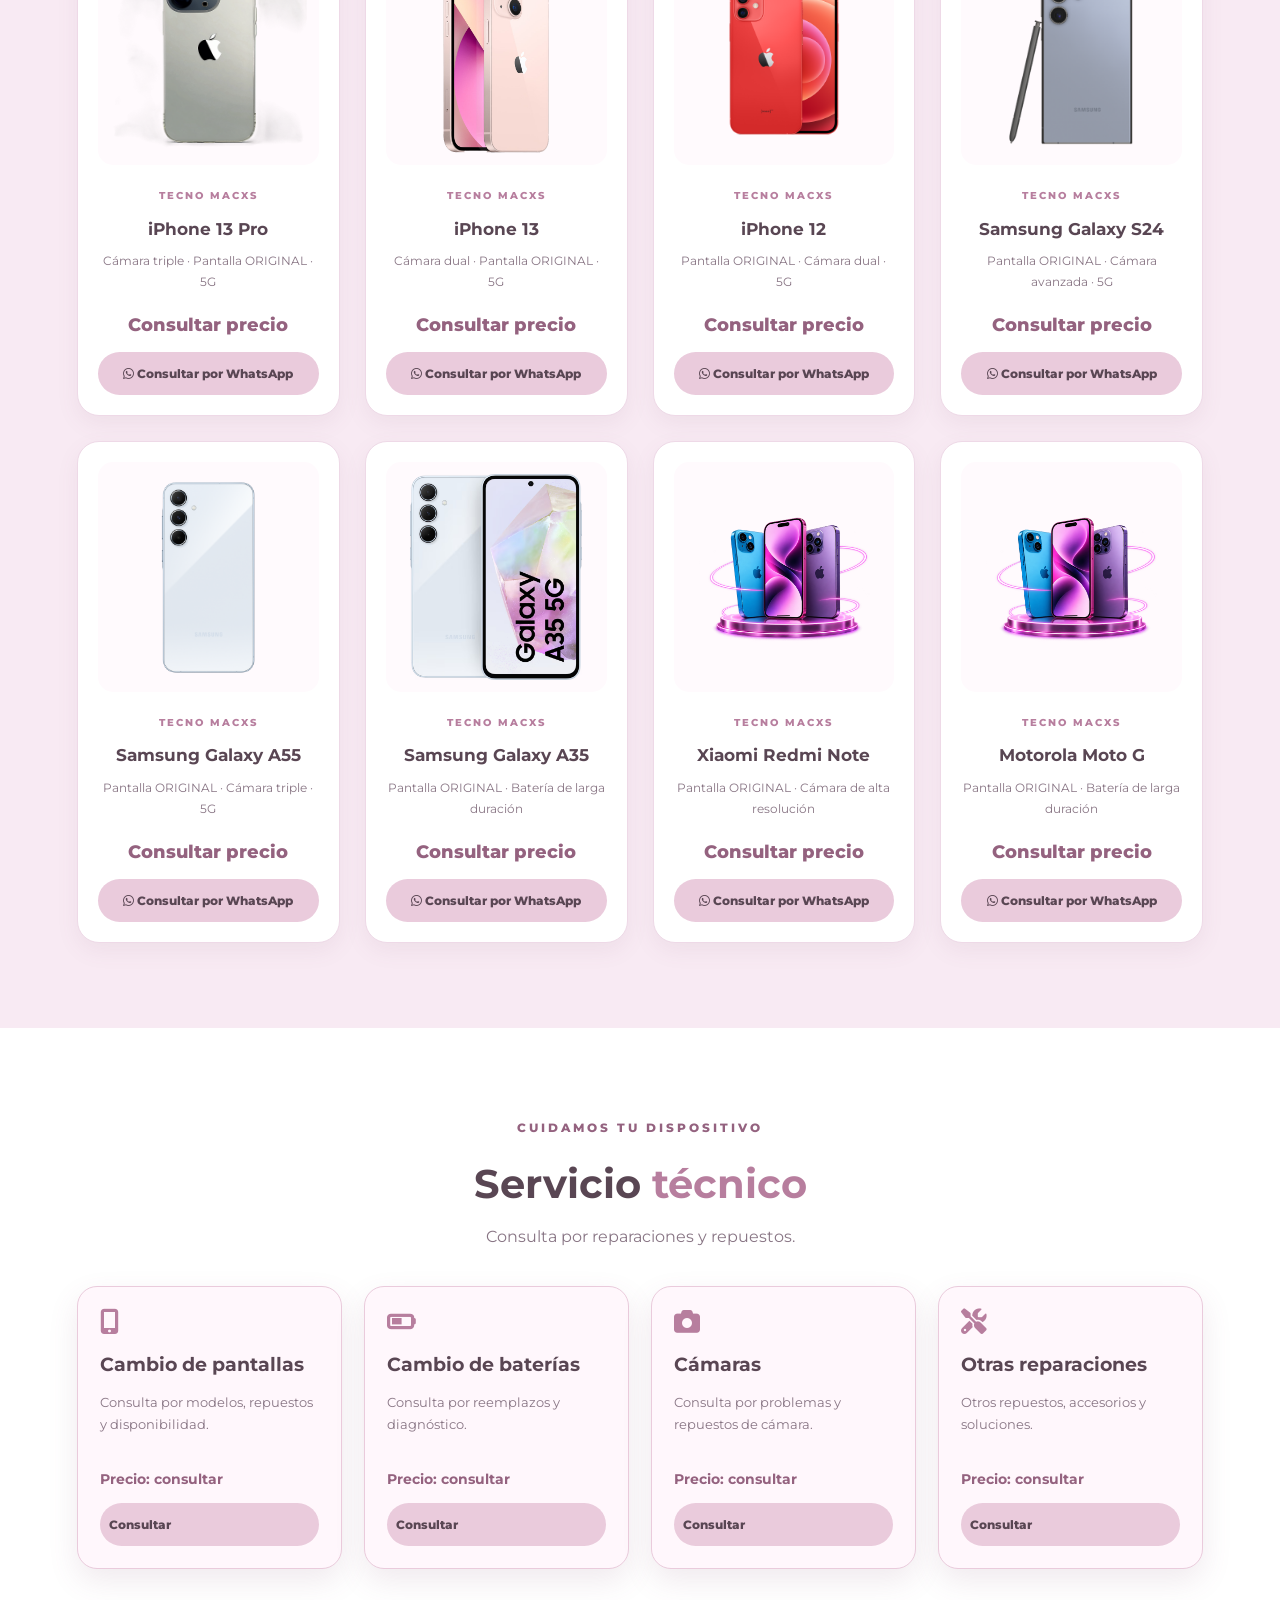
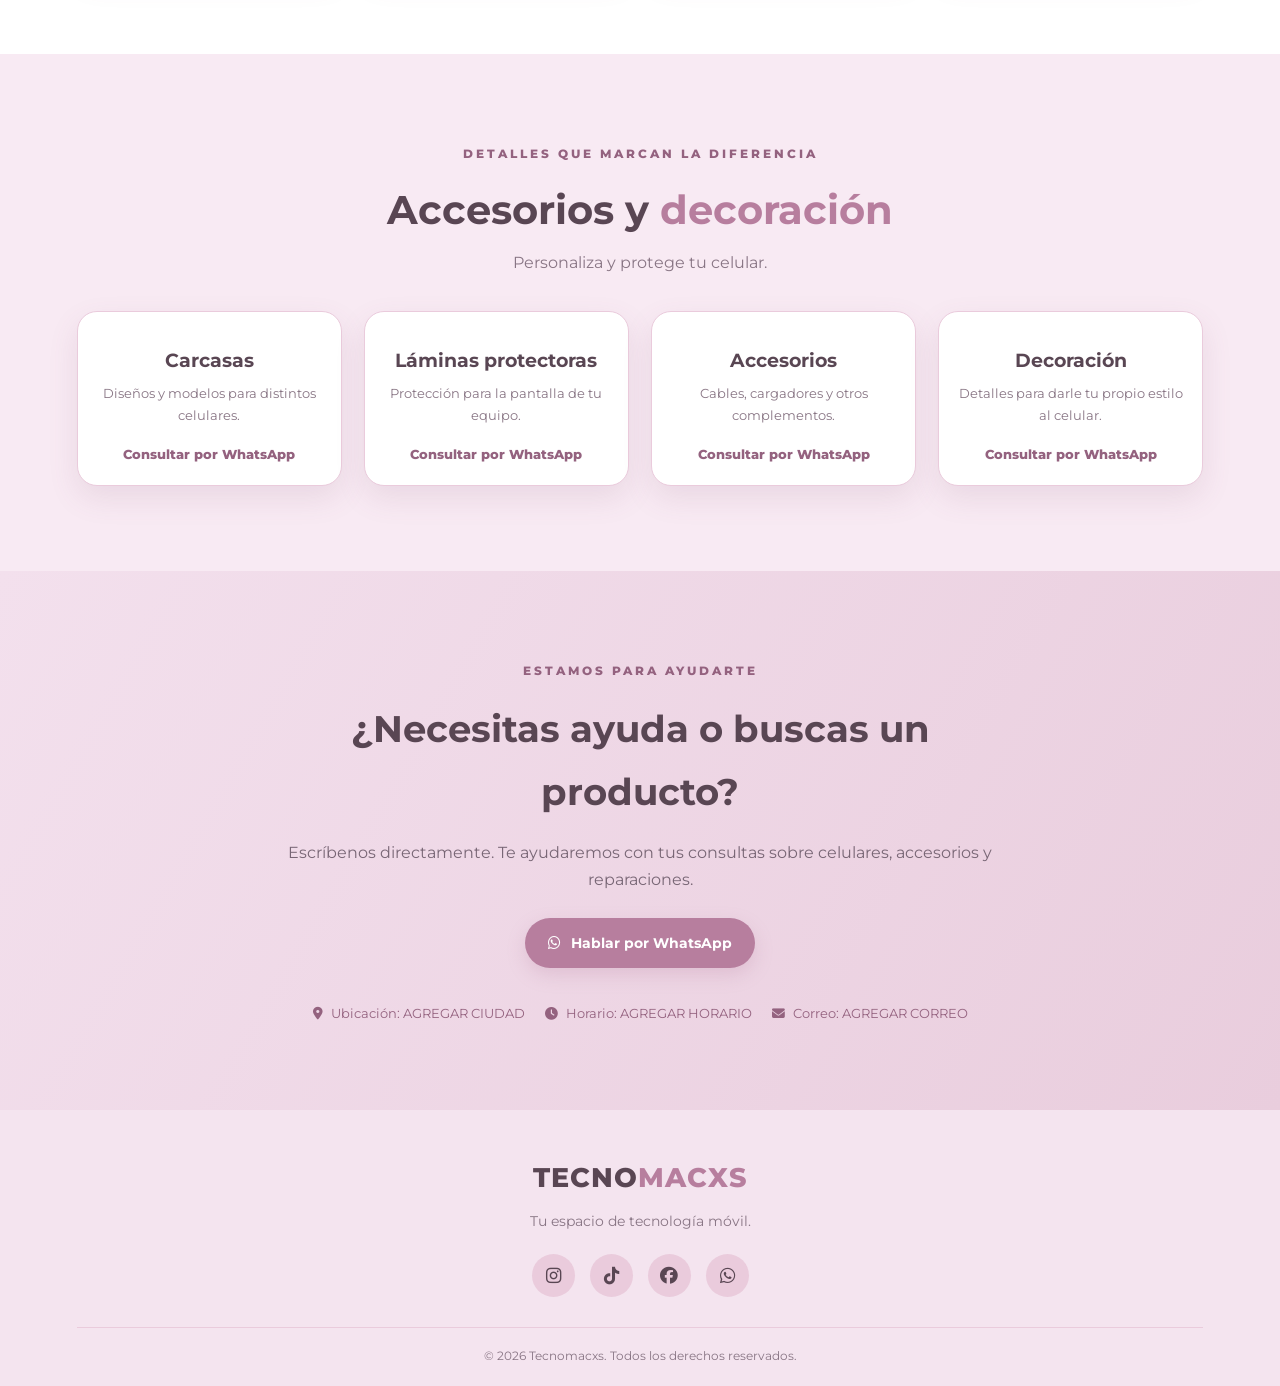
==== commit 350b70c6: "Actualizar catálogo y panel de administración Co-authored-by: Copilot <223556219+Copilot@users.norep" ====
--- a/html/index.html
+++ b/html/index.html
@@ -35,7 +35,7 @@
     </nav>
 
     <a class="nav-whatsapp"
-       href="https://wa.me/56981235229"
+       href="https://wa.me/56945438785?text=Hola%2C%20quisiera%20realizar%20una%20consulta%20sobre%20sus%20productos%20o%20servicios.%20%C2%BFPodr%C3%ADan%20ayudarme%2C%20por%20favor%3F"
        target="_blank">
         <i class="fa-brands fa-whatsapp"></i>
         WhatsApp
@@ -184,7 +184,7 @@
                 <h3>Cambio de pantallas</h3>
                 <p>Consulta por modelos, repuestos y disponibilidad.</p>
                 <strong>Precio: consultar</strong>
-                <a href="https://wa.me/56981235229?text=Hola,%20quiero%20consultar%20por%20cambio%20de%20pantalla"
+                <a href="https://wa.me/56945438785?text=Hola%2C%20quisiera%20realizar%20una%20consulta%20sobre%20sus%20productos%20o%20servicios.%20%C2%BFPodr%C3%ADan%20ayudarme%2C%20por%20favor%3F"
                    target="_blank" class="btn-buy">Consultar</a>
             </div>
         </article>
@@ -199,7 +199,7 @@
                 <h3>Cambio de baterías</h3>
                 <p>Consulta por reemplazos y diagnóstico.</p>
                 <strong>Precio: consultar</strong>
-                <a href="https://wa.me/56981235229?text=Hola,%20quiero%20consultar%20por%20una%20bateria"
+                <a href="https://wa.me/56945438785?text=Hola%2C%20quisiera%20realizar%20una%20consulta%20sobre%20sus%20productos%20o%20servicios.%20%C2%BFPodr%C3%ADan%20ayudarme%2C%20por%20favor%3F"
                    target="_blank" class="btn-buy">Consultar</a>
             </div>
         </article>
@@ -214,7 +214,7 @@
                 <h3>Cámaras</h3>
                 <p>Consulta por problemas y repuestos de cámara.</p>
                 <strong>Precio: consultar</strong>
-                <a href="https://wa.me/56981235229?text=Hola,%20quiero%20consultar%20por%20la%20camara"
+                <a href="https://wa.me/56945438785?text=Hola%2C%20quisiera%20realizar%20una%20consulta%20sobre%20sus%20productos%20o%20servicios.%20%C2%BFPodr%C3%ADan%20ayudarme%2C%20por%20favor%3F"
                    target="_blank" class="btn-buy">Consultar</a>
             </div>
         </article>
@@ -229,7 +229,7 @@
                 <h3>Otras reparaciones</h3>
                 <p>Otros repuestos, accesorios y soluciones.</p>
                 <strong>Precio: consultar</strong>
-                <a href="https://wa.me/56981235229?text=Hola,%20quiero%20consultar%20por%20una%20reparacion"
+                <a href="https://wa.me/56945438785?text=Hola%2C%20quisiera%20realizar%20una%20consulta%20sobre%20sus%20productos%20o%20servicios.%20%C2%BFPodr%C3%ADan%20ayudarme%2C%20por%20favor%3F"
                    target="_blank" class="btn-buy">Consultar</a>
             </div>
         </article>
@@ -256,7 +256,7 @@
                  onerror="this.style.display='none'">
             <h3>Carcasas</h3>
             <p>Diseños y modelos para distintos celulares.</p>
-            <a href="https://wa.me/56981235229?text=Hola,%20quiero%20ver%20carcasas"
+            <a href="https://wa.me/56945438785?text=Hola%2C%20quisiera%20realizar%20una%20consulta%20sobre%20sus%20productos%20o%20servicios.%20%C2%BFPodr%C3%ADan%20ayudarme%2C%20por%20favor%3F"
                target="_blank">Consultar por WhatsApp</a>
         </article>
 
@@ -266,7 +266,7 @@
                  onerror="this.style.display='none'">
             <h3>Láminas protectoras</h3>
             <p>Protección para la pantalla de tu equipo.</p>
-            <a href="https://wa.me/56981235229?text=Hola,%20quiero%20ver%20laminas"
+            <a href="https://wa.me/56945438785?text=Hola%2C%20quisiera%20realizar%20una%20consulta%20sobre%20sus%20productos%20o%20servicios.%20%C2%BFPodr%C3%ADan%20ayudarme%2C%20por%20favor%3F"
                target="_blank">Consultar por WhatsApp</a>
         </article>
 
@@ -276,7 +276,7 @@
                  onerror="this.style.display='none'">
             <h3>Accesorios</h3>
             <p>Cables, cargadores y otros complementos.</p>
-            <a href="https://wa.me/56981235229?text=Hola,%20quiero%20ver%20accesorios"
+            <a href="https://wa.me/56945438785?text=Hola%2C%20quisiera%20realizar%20una%20consulta%20sobre%20sus%20productos%20o%20servicios.%20%C2%BFPodr%C3%ADan%20ayudarme%2C%20por%20favor%3F"
                target="_blank">Consultar por WhatsApp</a>
         </article>
 
@@ -286,7 +286,7 @@
                  onerror="this.style.display='none'">
             <h3>Decoración</h3>
             <p>Detalles para darle tu propio estilo al celular.</p>
-            <a href="https://wa.me/56981235229?text=Hola,%20quiero%20ver%20decoraciones"
+            <a href="https://wa.me/56945438785?text=Hola%2C%20quisiera%20realizar%20una%20consulta%20sobre%20sus%20productos%20o%20servicios.%20%C2%BFPodr%C3%ADan%20ayudarme%2C%20por%20favor%3F"
                target="_blank">Consultar por WhatsApp</a>
         </article>
 
@@ -308,7 +308,7 @@
             consultas sobre celulares, accesorios y reparaciones.
         </p>
 
-        <a href="https://wa.me/56981235229"
+        <a href="https://wa.me/56945438785?text=Hola%2C%20quisiera%20realizar%20una%20consulta%20sobre%20sus%20productos%20o%20servicios.%20%C2%BFPodr%C3%ADan%20ayudarme%2C%20por%20favor%3F"
            target="_blank" class="btn-primary">
             <i class="fa-brands fa-whatsapp"></i>
             Hablar por WhatsApp
@@ -350,7 +350,7 @@
             <i class="fa-brands fa-facebook"></i>
         </a>
 
-        <a href="https://wa.me/56981235229"
+        <a href="https://wa.me/56945438785?text=Hola%2C%20quisiera%20realizar%20una%20consulta%20sobre%20sus%20productos%20o%20servicios.%20%C2%BFPodr%C3%ADan%20ayudarme%2C%20por%20favor%3F"
            target="_blank" aria-label="WhatsApp">
             <i class="fa-brands fa-whatsapp"></i>
         </a>
@@ -373,7 +373,10 @@
       e imagen. La imagen debe estar guardada dentro de img.
     */
 
-    const whatsapp = "56981235229";
+    const whatsapp = "56945438785";
+    const textoConsulta = encodeURIComponent(
+        "Hola, quisiera realizar una consulta sobre sus productos o servicios. ¿Podrían ayudarme, por favor?"
+    );
 
     const celulares = [
         { modelo: "iPhone 16 Pro Max", precio: "Consultar precio", specs: "Pantalla Super Retina · Cámara avanzada · 5G", imagen: "16promax.png" },
@@ -386,16 +389,16 @@
         { modelo: "iPhone 15 Plus", precio: "Consultar precio", specs: "Pantalla amplia · Cámara dual · 5G", imagen: "ion15plus.png" },
         { modelo: "iPhone 14 Pro Max", precio: "Consultar precio", specs: "Pantalla ORIGINAL · Cámara Pro · 5G", imagen: "ion14promax.png" },
         { modelo: "iPhone 14 Pro", precio: "Consultar precio", specs: "Cámara Pro · Pantalla ORIGINAL · 5G", imagen: "ionn14pro.png" },
-        { modelo: "iPhone 14", precio: "Consultar precio", specs: "Cámara dual · Pantalla ORIGINAL · 5G", imagen: "iphone14.png" },
-        { modelo: "iPhone 13 Pro Max", precio: "Consultar precio", specs: "Pantalla ORIGINAL · Cámara triple · 5G", imagen: "iphone-rosa.png" },
-        { modelo: "iPhone 13 Pro", precio: "Consultar precio", specs: "Cámara triple · Pantalla ORIGINAL · 5G", imagen: "iphone-azul.png" },
-        { modelo: "iPhone 13", precio: "Consultar precio", specs: "Cámara dual · Pantalla ORIGINAL · 5G", imagen: "iphone-morado.png" },
-        { modelo: "iPhone 12", precio: "Consultar precio", specs: "Pantalla ORIGINAL · Cámara dual · 5G", imagen: "iphone-rosa.png" },
-        { modelo: "Samsung Galaxy S24", precio: "Consultar precio", specs: "Pantalla ORIGINAL · Cámara avanzada · 5G", imagen: "iphone-azul.png" },
-        { modelo: "Samsung Galaxy A55", precio: "Consultar precio", specs: "Pantalla ORIGINAL · Cámara triple · 5G", imagen: "iphone-morado.png" },
-        { modelo: "Samsung Galaxy A35", precio: "Consultar precio", specs: "Pantalla ORIGINAL · Batería de larga duración", imagen: "iphone-rosa.png" },
-        { modelo: "Xiaomi Redmi Note", precio: "Consultar precio", specs: "Pantalla ORIGINAL · Cámara de alta resolución", imagen: "iphone-azul.png" },
-        { modelo: "Motorola Moto G", precio: "Consultar precio", specs: "Pantalla ORIGINAL · Batería de larga duración", imagen: "iphone-morado.png" }
+        { modelo: "iPhone 14", precio: "Consultar precio", specs: "Cámara dual · Pantalla ORIGINAL · 5G", imagen: "iPhone14s.png" },
+        { modelo: "iPhone 13 Pro Max", precio: "Consultar precio", specs: "Pantalla ORIGINAL · Cámara triple · 5G", imagen: "13PROMAX.PNG" },
+        { modelo: "iPhone 13 Pro", precio: "Consultar precio", specs: "Cámara triple · Pantalla ORIGINAL · 5G", imagen: "13pro.png" },
+        { modelo: "iPhone 13", precio: "Consultar precio", specs: "Cámara dual · Pantalla ORIGINAL · 5G", imagen: "13.png" },
+        { modelo: "iPhone 12", precio: "Consultar precio", specs: "Pantalla ORIGINAL · Cámara dual · 5G", imagen: "12.png" },
+        { modelo: "Samsung Galaxy S24", precio: "Consultar precio", specs: "Pantalla ORIGINAL · Cámara avanzada · 5G", imagen: "s24u.png" },
+        { modelo: "Samsung Galaxy A55", precio: "Consultar precio", specs: "Pantalla ORIGINAL · Cámara triple · 5G", imagen: "a55.png" },
+        { modelo: "Samsung Galaxy A35", precio: "Consultar precio", specs: "Pantalla ORIGINAL · Batería de larga duración", imagen: "a35.png" },
+        { modelo: "Xiaomi Redmi Note", precio: "Consultar precio", specs: "Pantalla ORIGINAL · Cámara de alta resolución", imagen: "redminote.png" },
+        { modelo: "Motorola Moto G", precio: "Consultar precio", specs: "Pantalla ORIGINAL · Batería de larga duración", imagen: "motoG.png" }
     ];
 
     const productGrid = document.getElementById("productGrid");
@@ -407,10 +410,6 @@
         productGrid.innerHTML = "";
 
         lista.forEach(celular => {
-            const mensaje = encodeURIComponent(
-                "Hola, quiero consultar por el " + celular.modelo
-            );
-
             const tarjeta = document.createElement("article");
             tarjeta.className = "product-card";
 
@@ -427,9 +426,8 @@
                     <h3>${celular.modelo}</h3>
                     <p class="specs">${celular.specs}</p>
                     <p class="price">${celular.precio}</p>
-
                     <a class="btn-buy"
-                       href="https://wa.me/${whatsapp}?text=${mensaje}"
+                       href="https://wa.me/${whatsapp}?text=${textoConsulta}"
                        target="_blank">
                        <i class="fa-brands fa-whatsapp"></i>
                        Consultar por WhatsApp
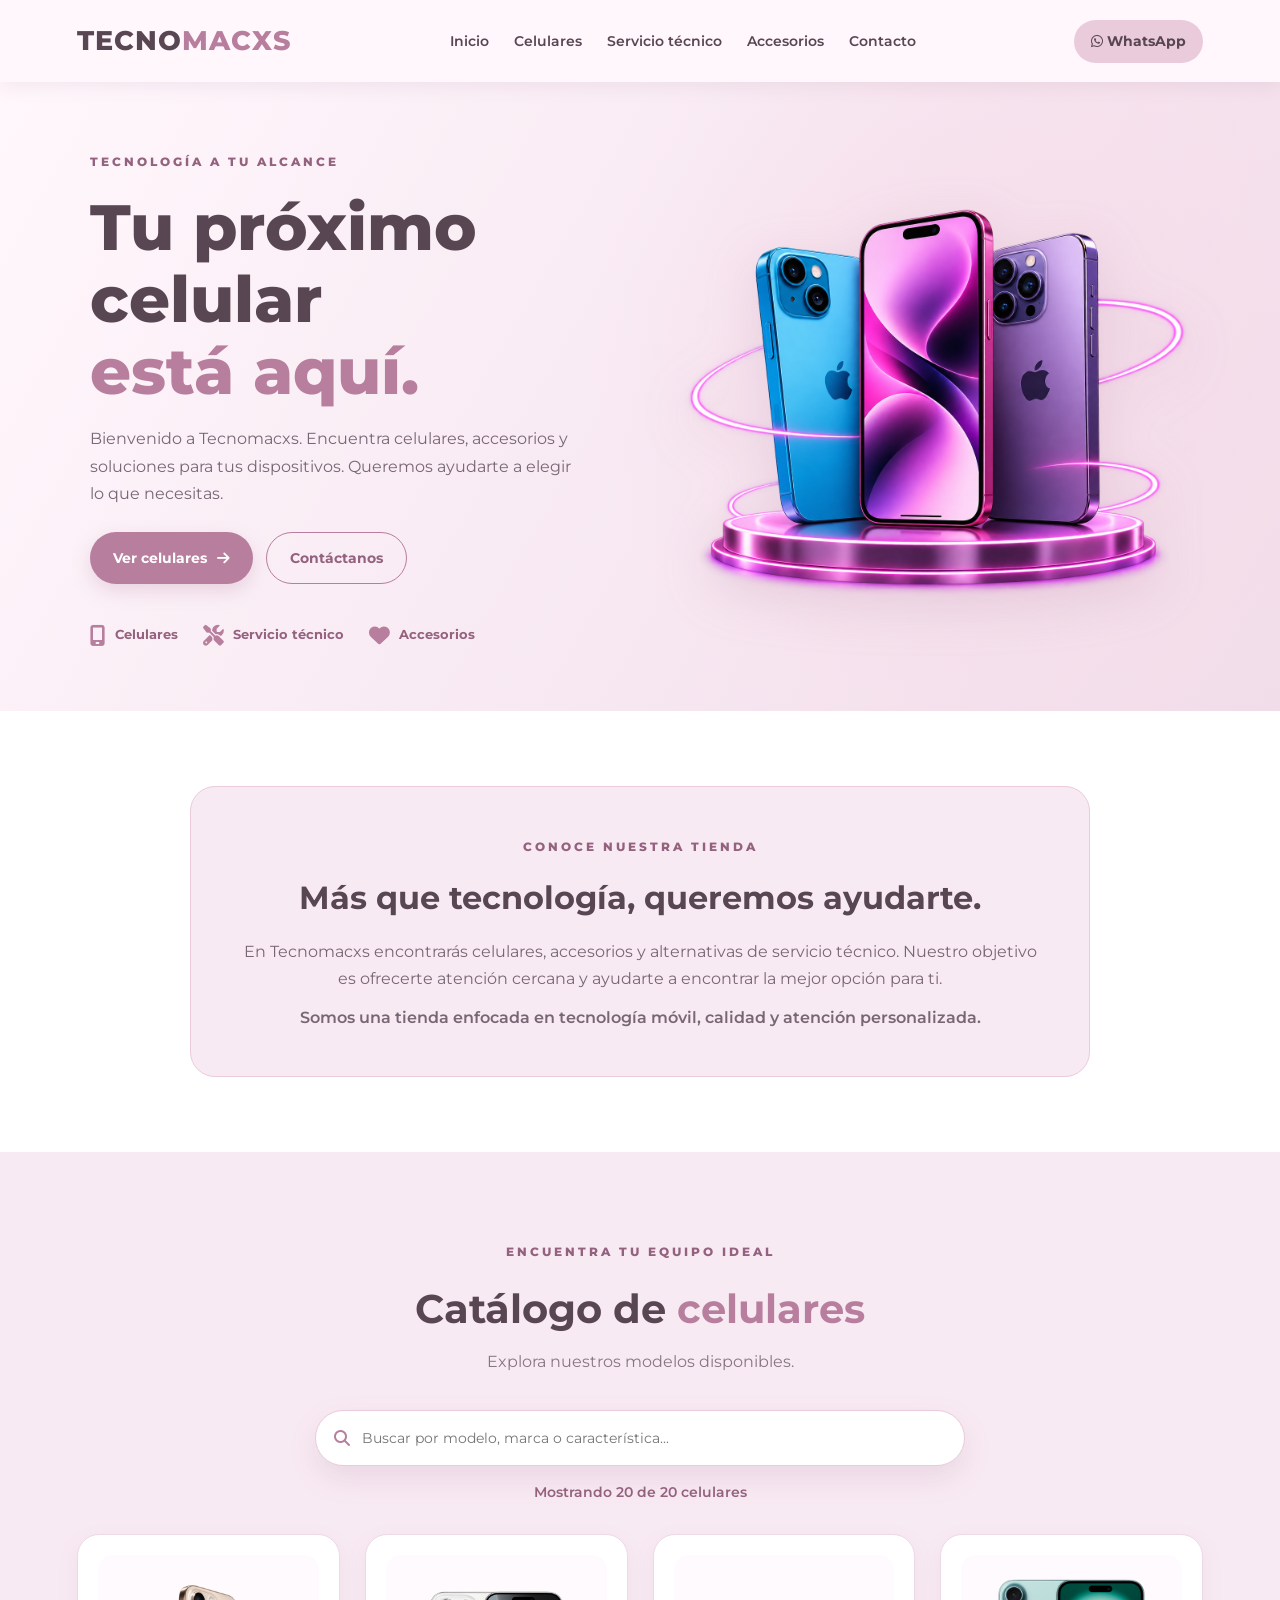
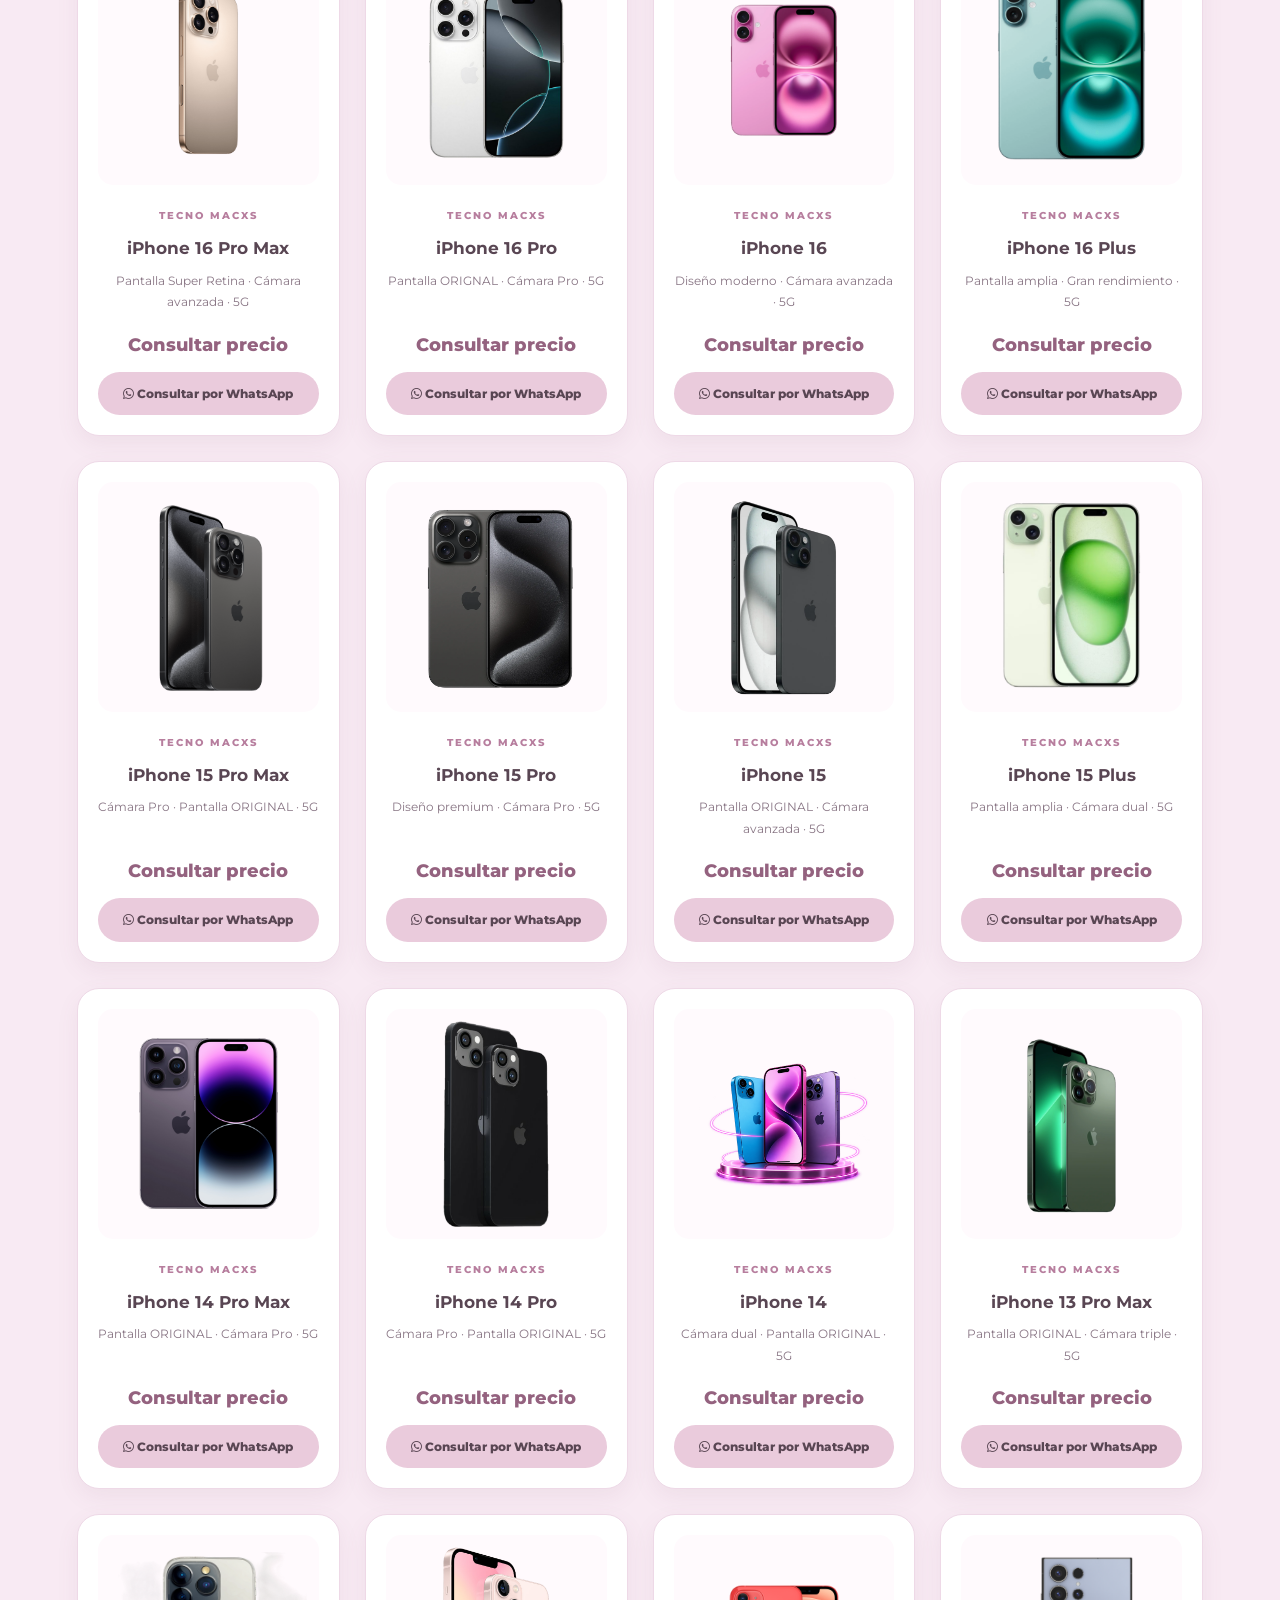
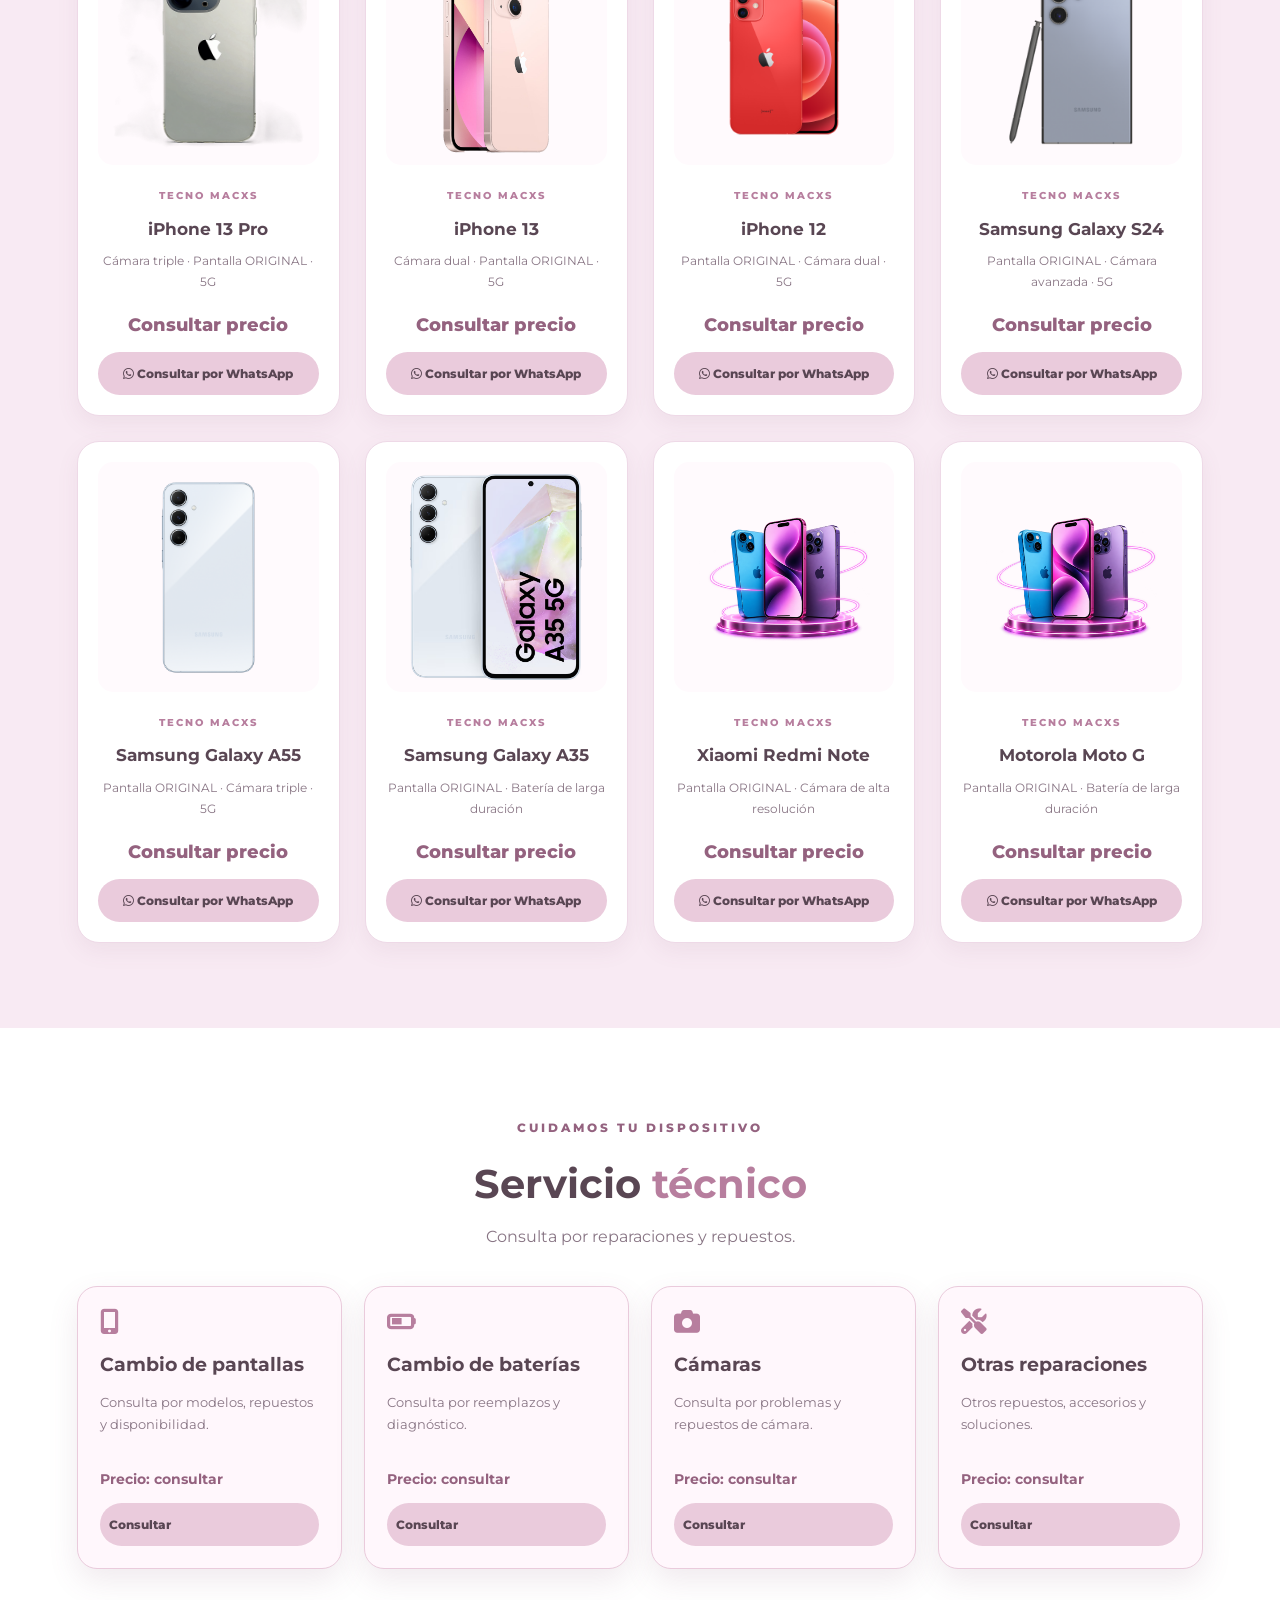
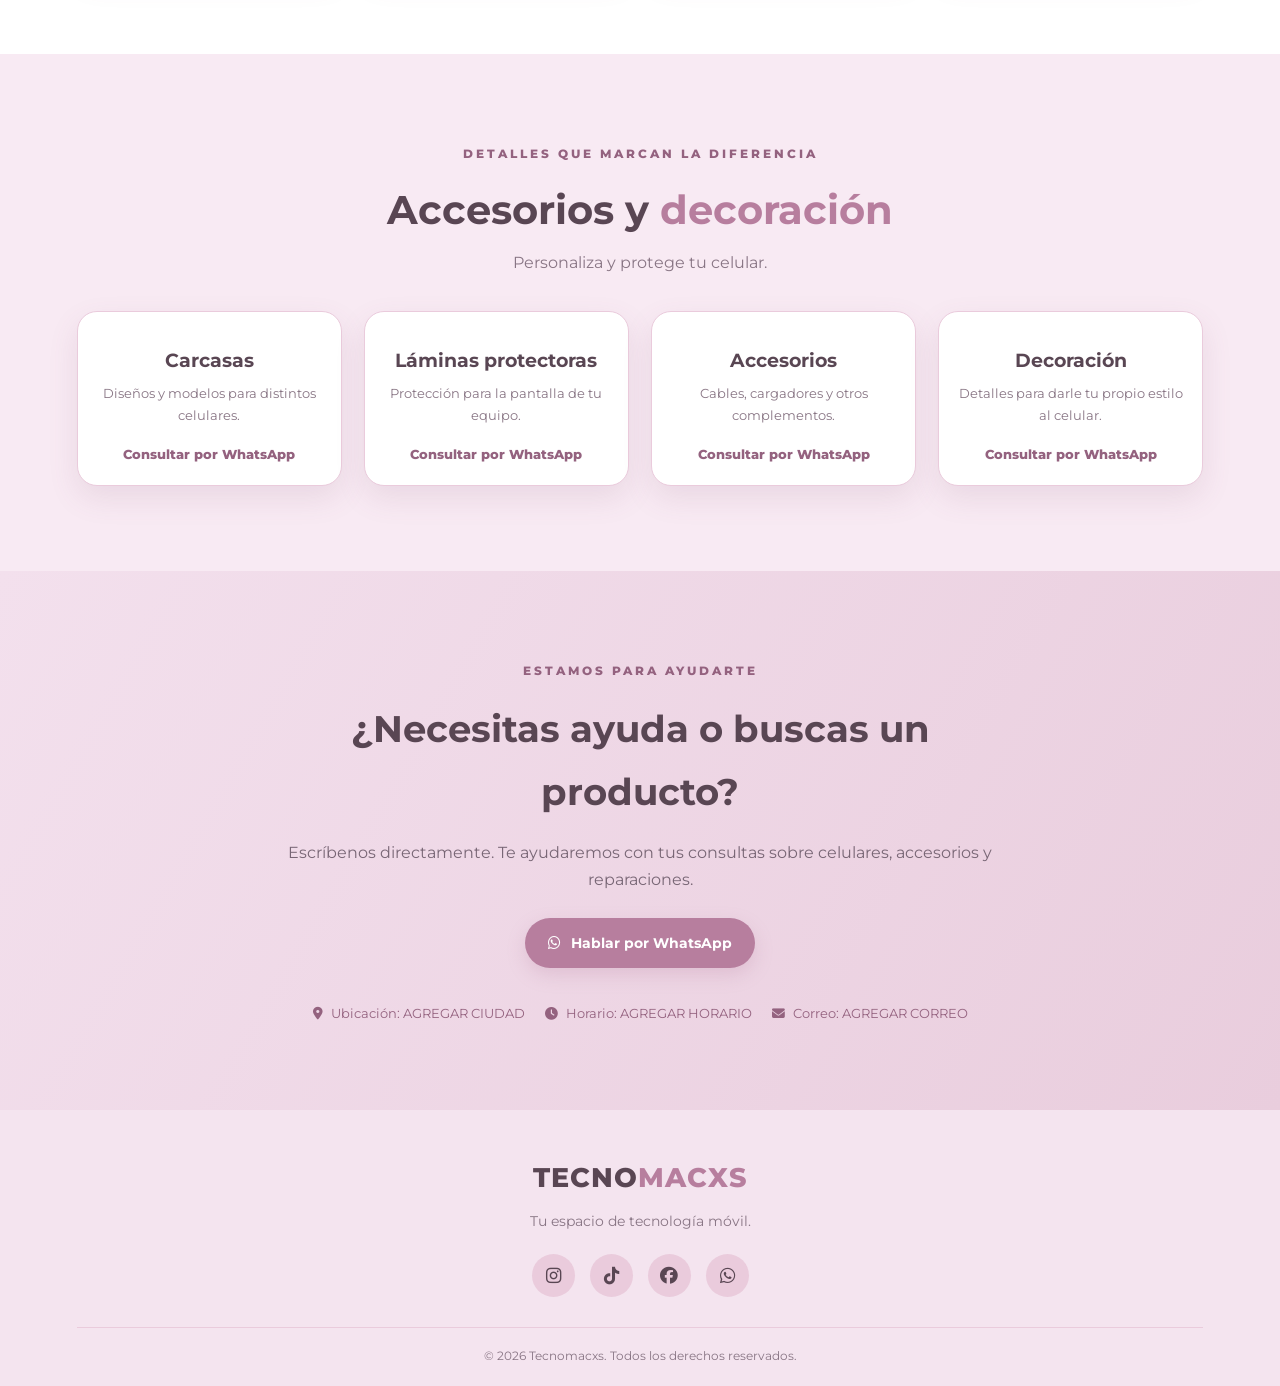
==== commit f0ad827f: "Actualizar referencia de imagen del iPhone 14 Co-authored-by: Copilot <223556219+Copilot@users.norep" ====
--- a/html/index.html
+++ b/html/index.html
@@ -389,7 +389,7 @@
         { modelo: "iPhone 15 Plus", precio: "Consultar precio", specs: "Pantalla amplia · Cámara dual · 5G", imagen: "ion15plus.png" },
         { modelo: "iPhone 14 Pro Max", precio: "Consultar precio", specs: "Pantalla ORIGINAL · Cámara Pro · 5G", imagen: "ion14promax.png" },
         { modelo: "iPhone 14 Pro", precio: "Consultar precio", specs: "Cámara Pro · Pantalla ORIGINAL · 5G", imagen: "ionn14pro.png" },
-        { modelo: "iPhone 14", precio: "Consultar precio", specs: "Cámara dual · Pantalla ORIGINAL · 5G", imagen: "iPhone14s.png" },
+        { modelo: "iPhone 14", precio: "Consultar precio", specs: "Cámara dual · Pantalla ORIGINAL · 5G", imagen: "iphone14s.png" },
         { modelo: "iPhone 13 Pro Max", precio: "Consultar precio", specs: "Pantalla ORIGINAL · Cámara triple · 5G", imagen: "13PROMAX.PNG" },
         { modelo: "iPhone 13 Pro", precio: "Consultar precio", specs: "Cámara triple · Pantalla ORIGINAL · 5G", imagen: "13pro.png" },
         { modelo: "iPhone 13", precio: "Consultar precio", specs: "Cámara dual · Pantalla ORIGINAL · 5G", imagen: "13.png" },
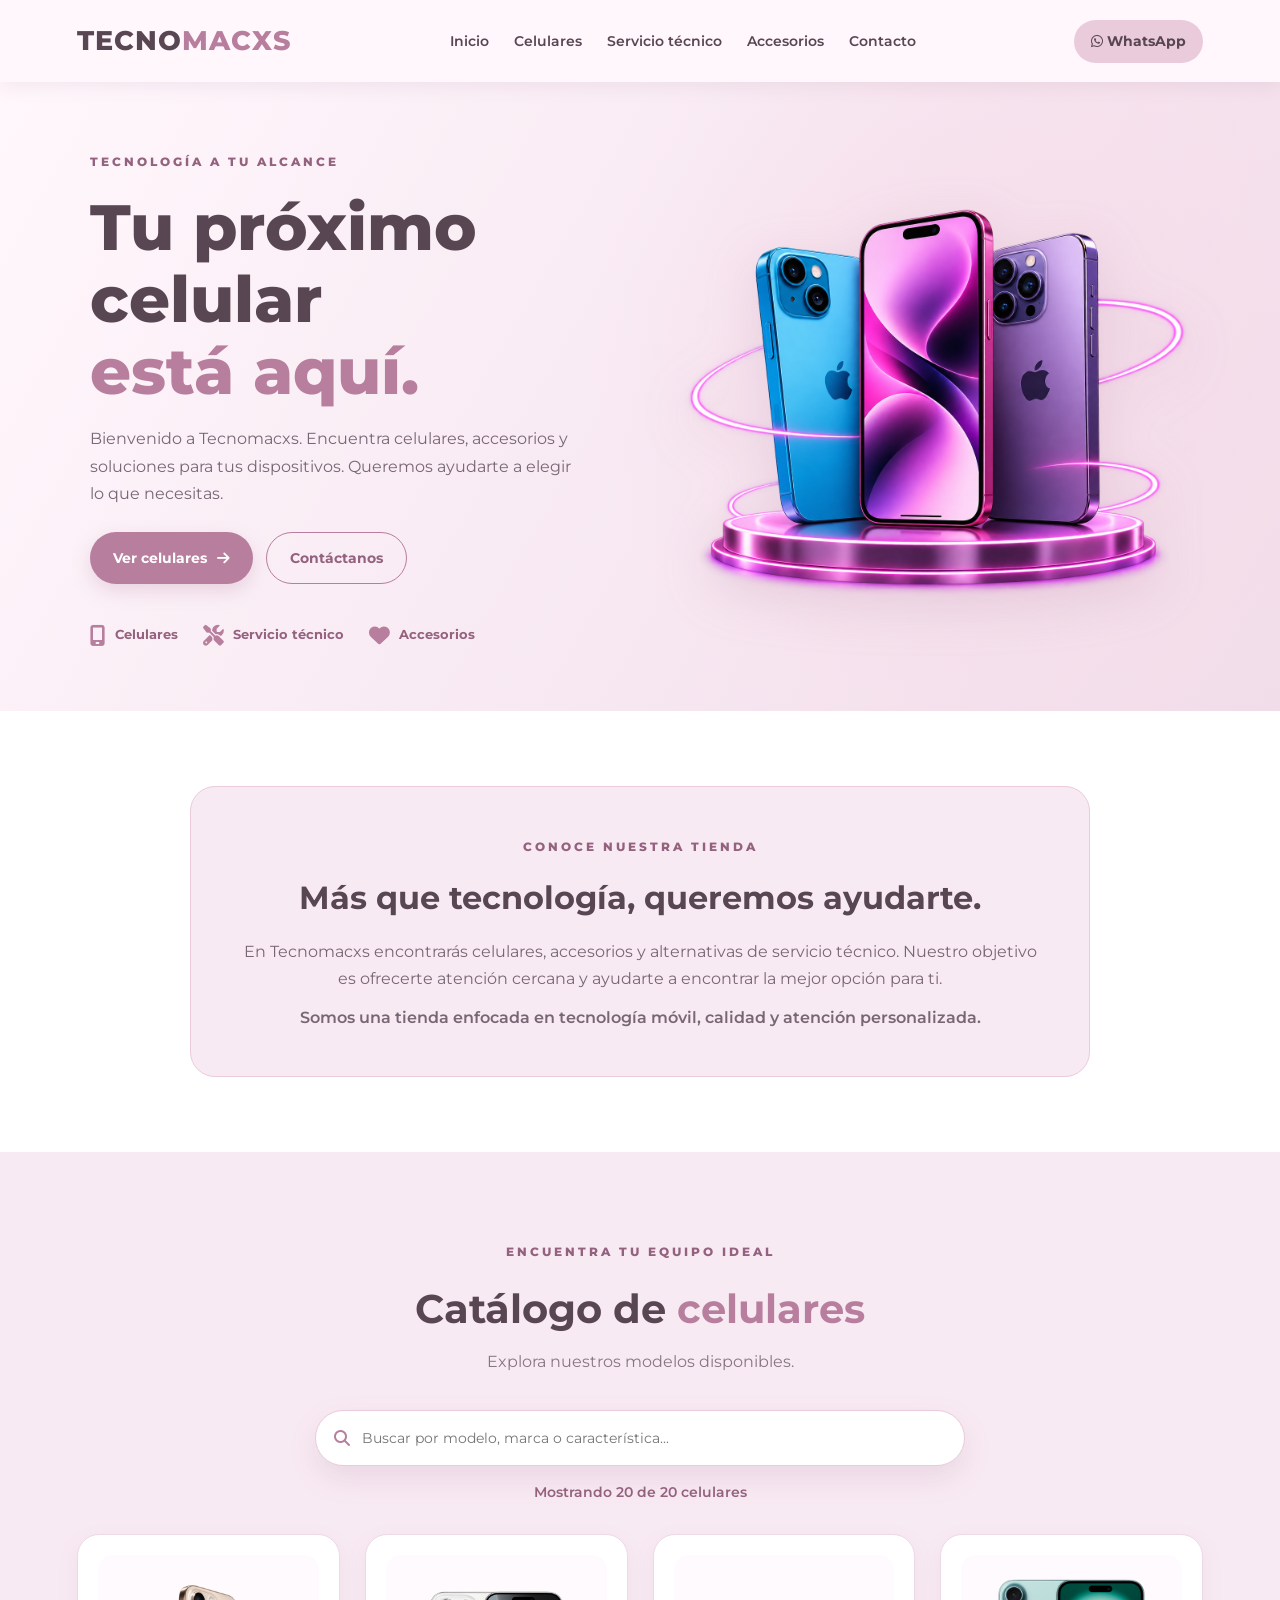
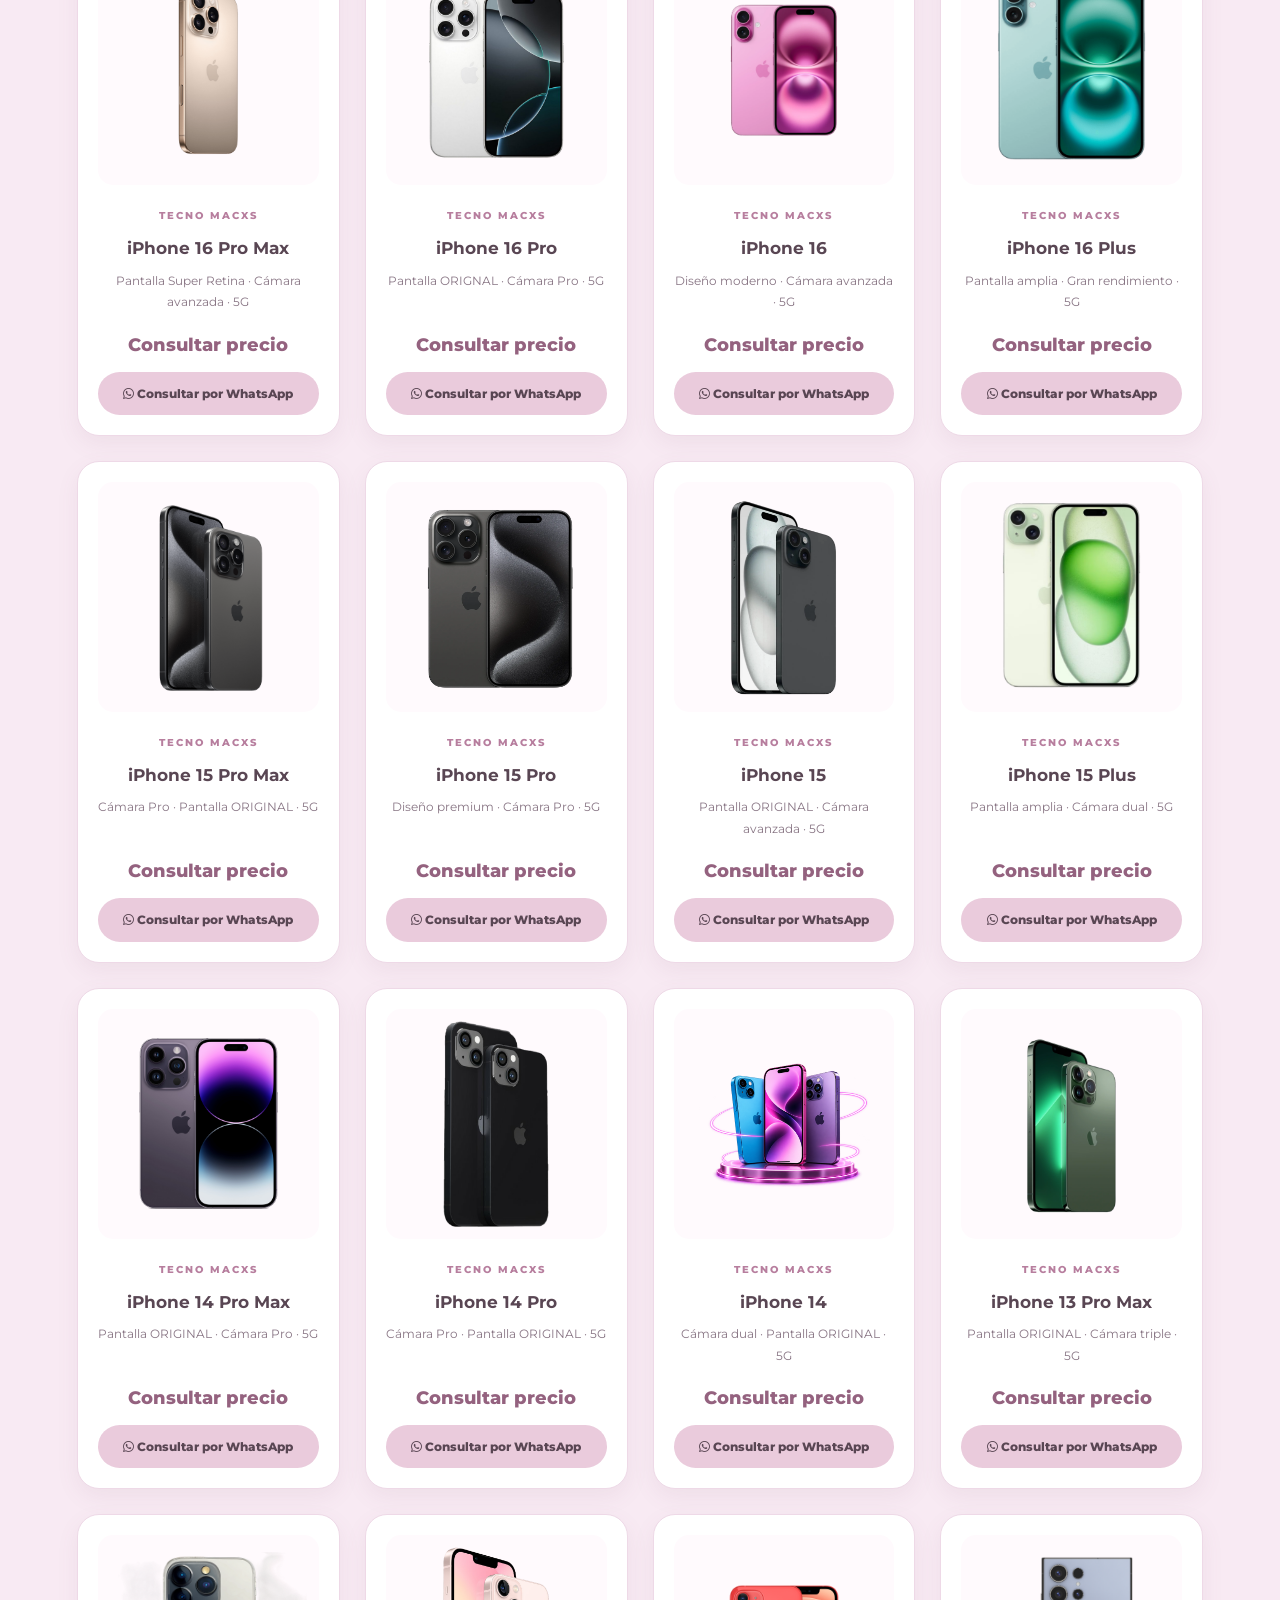
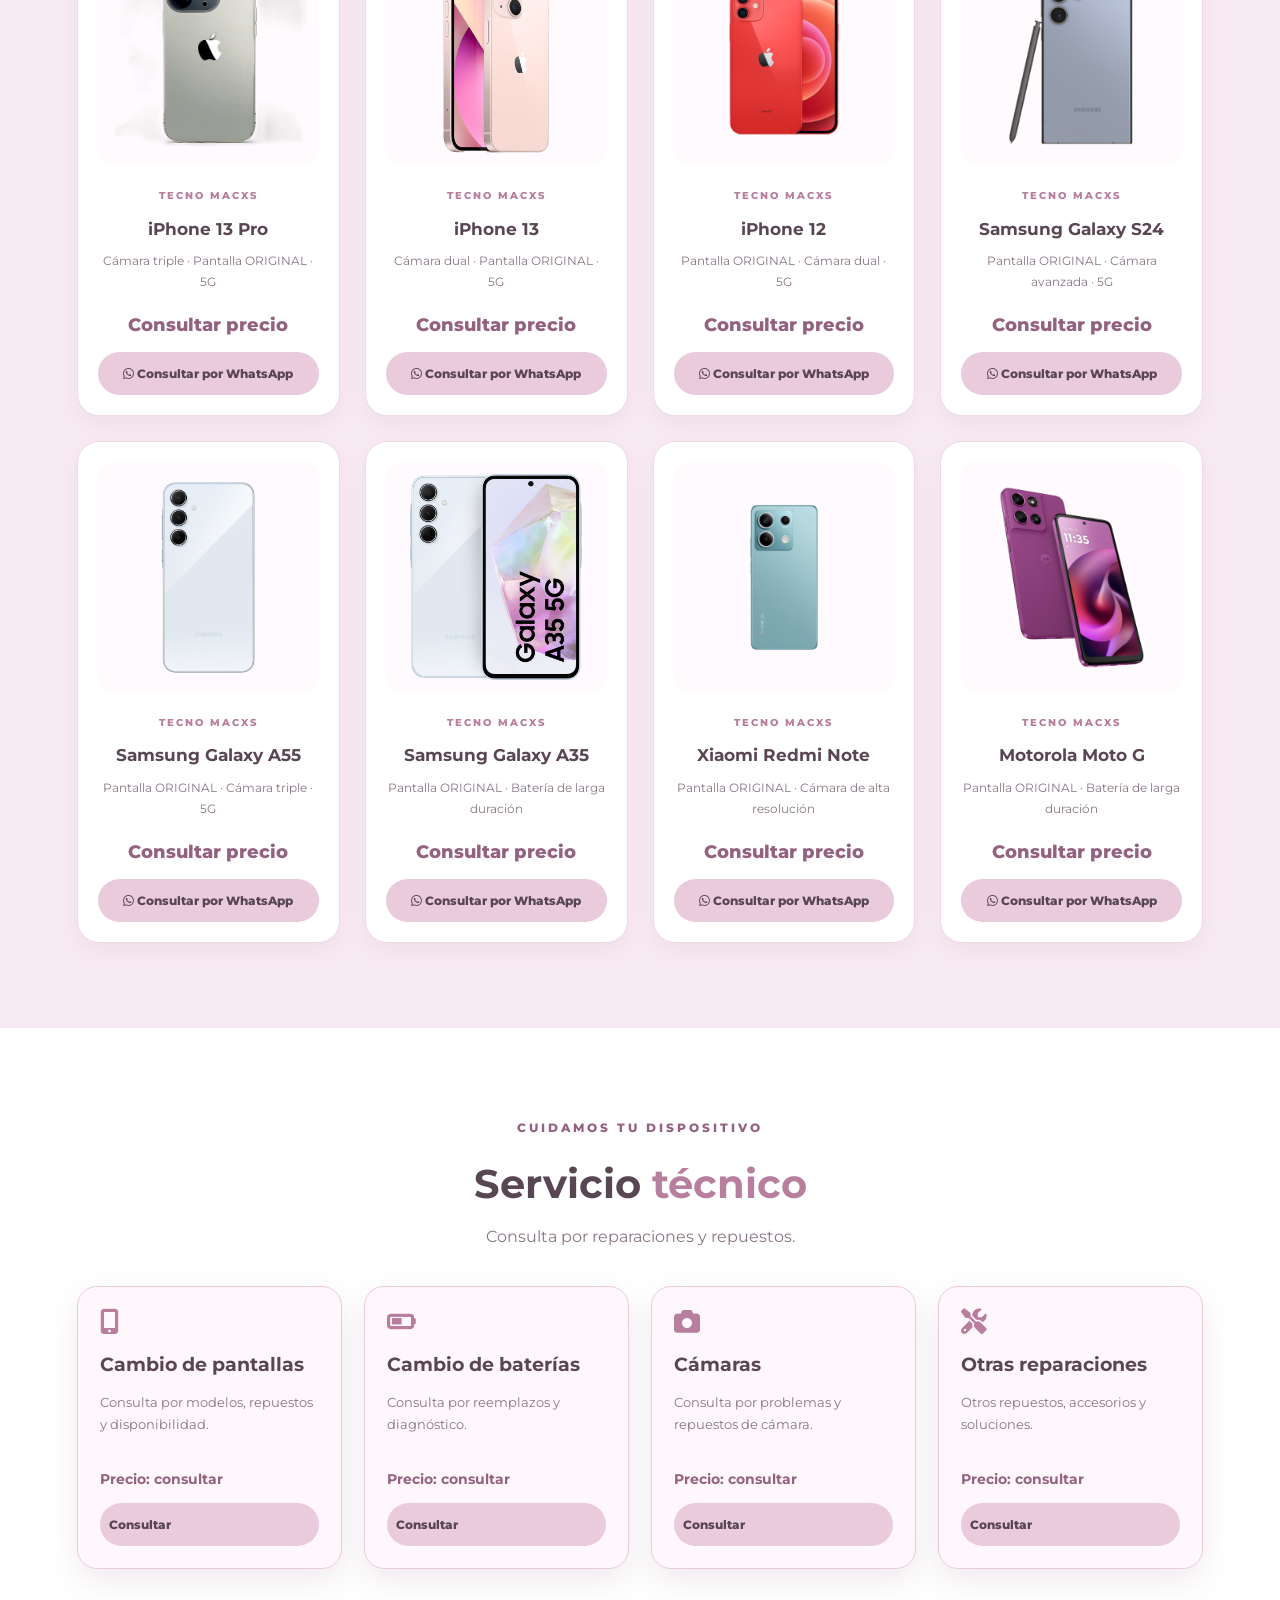
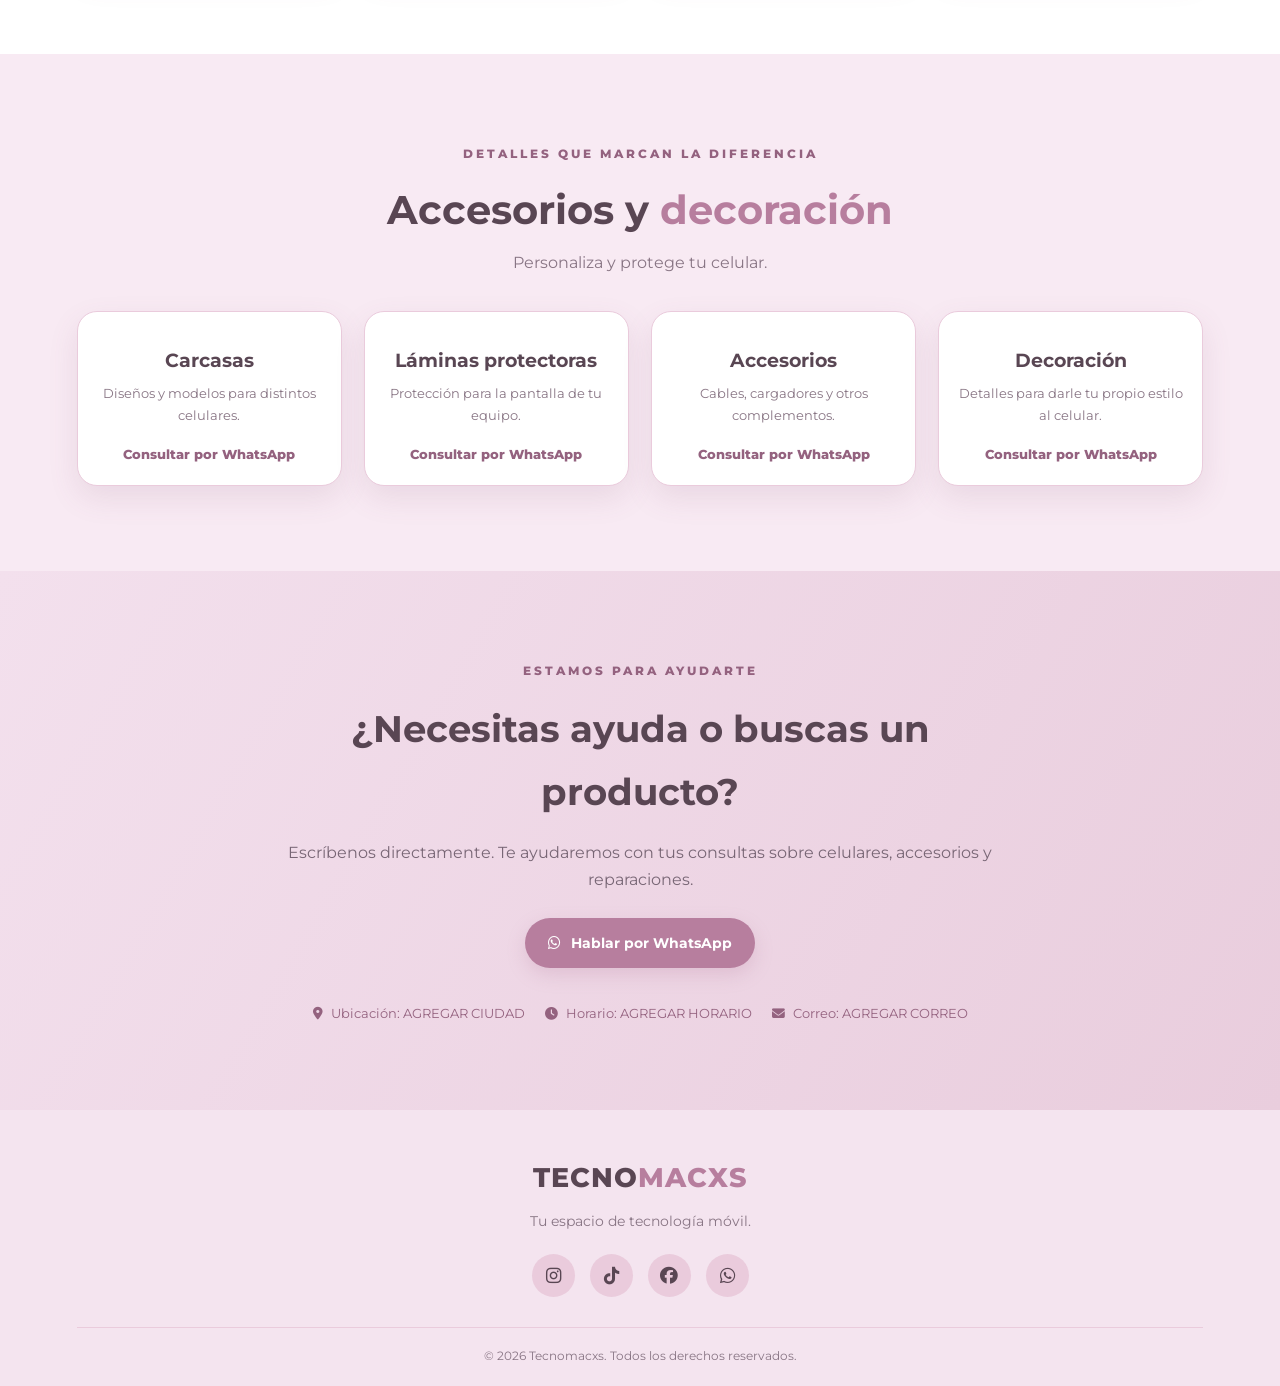
==== commit 6e7c3e93: "Actualizar fotos de Xiaomi y Motorola Co-authored-by: Copilot <223556219+Copilot@users.noreply.githu" ====
--- a/html/index.html
+++ b/html/index.html
@@ -391,14 +391,14 @@
         { modelo: "iPhone 14 Pro", precio: "Consultar precio", specs: "Cámara Pro · Pantalla ORIGINAL · 5G", imagen: "ionn14pro.png" },
         { modelo: "iPhone 14", precio: "Consultar precio", specs: "Cámara dual · Pantalla ORIGINAL · 5G", imagen: "iphone14s.png" },
         { modelo: "iPhone 13 Pro Max", precio: "Consultar precio", specs: "Pantalla ORIGINAL · Cámara triple · 5G", imagen: "13PROMAX.PNG" },
-        { modelo: "iPhone 13 Pro", precio: "Consultar precio", specs: "Cámara triple · Pantalla ORIGINAL · 5G", imagen: "13pro.png" },
-        { modelo: "iPhone 13", precio: "Consultar precio", specs: "Cámara dual · Pantalla ORIGINAL · 5G", imagen: "13.png" },
-        { modelo: "iPhone 12", precio: "Consultar precio", specs: "Pantalla ORIGINAL · Cámara dual · 5G", imagen: "12.png" },
+        { modelo: "iPhone 13 Pro", precio: "Consultar precio", specs: "Cámara triple · Pantalla ORIGINAL · 5G", imagen: "13proe.png" },
+        { modelo: "iPhone 13", precio: "Consultar precio", specs: "Cámara dual · Pantalla ORIGINAL · 5G", imagen: "13f.png" },
+        { modelo: "iPhone 12", precio: "Consultar precio", specs: "Pantalla ORIGINAL · Cámara dual · 5G", imagen: "12l.png" },
         { modelo: "Samsung Galaxy S24", precio: "Consultar precio", specs: "Pantalla ORIGINAL · Cámara avanzada · 5G", imagen: "s24u.png" },
         { modelo: "Samsung Galaxy A55", precio: "Consultar precio", specs: "Pantalla ORIGINAL · Cámara triple · 5G", imagen: "a55.png" },
         { modelo: "Samsung Galaxy A35", precio: "Consultar precio", specs: "Pantalla ORIGINAL · Batería de larga duración", imagen: "a35.png" },
         { modelo: "Xiaomi Redmi Note", precio: "Consultar precio", specs: "Pantalla ORIGINAL · Cámara de alta resolución", imagen: "redminote.png" },
-        { modelo: "Motorola Moto G", precio: "Consultar precio", specs: "Pantalla ORIGINAL · Batería de larga duración", imagen: "motoG.png" }
+        { modelo: "Motorola Moto G", precio: "Consultar precio", specs: "Pantalla ORIGINAL · Batería de larga duración", imagen: "motog.png" }
     ];
 
     const productGrid = document.getElementById("productGrid");
